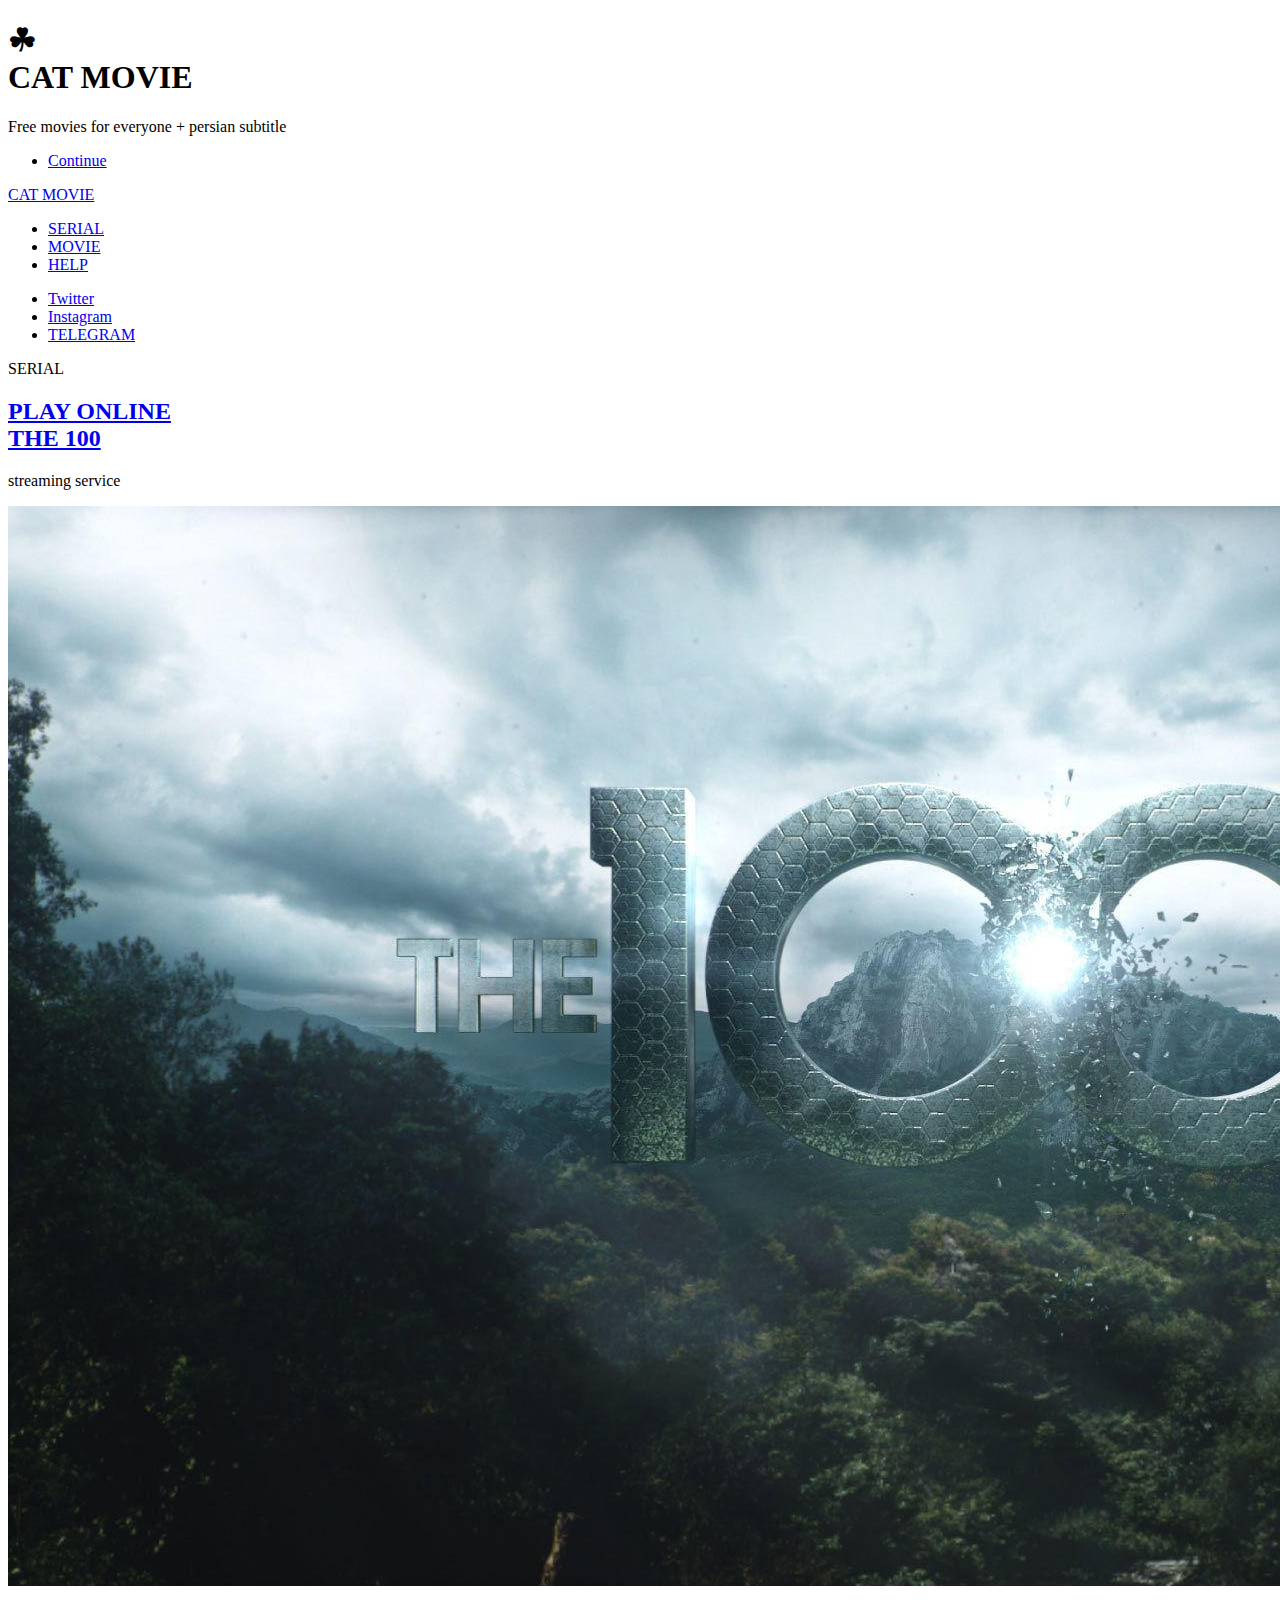
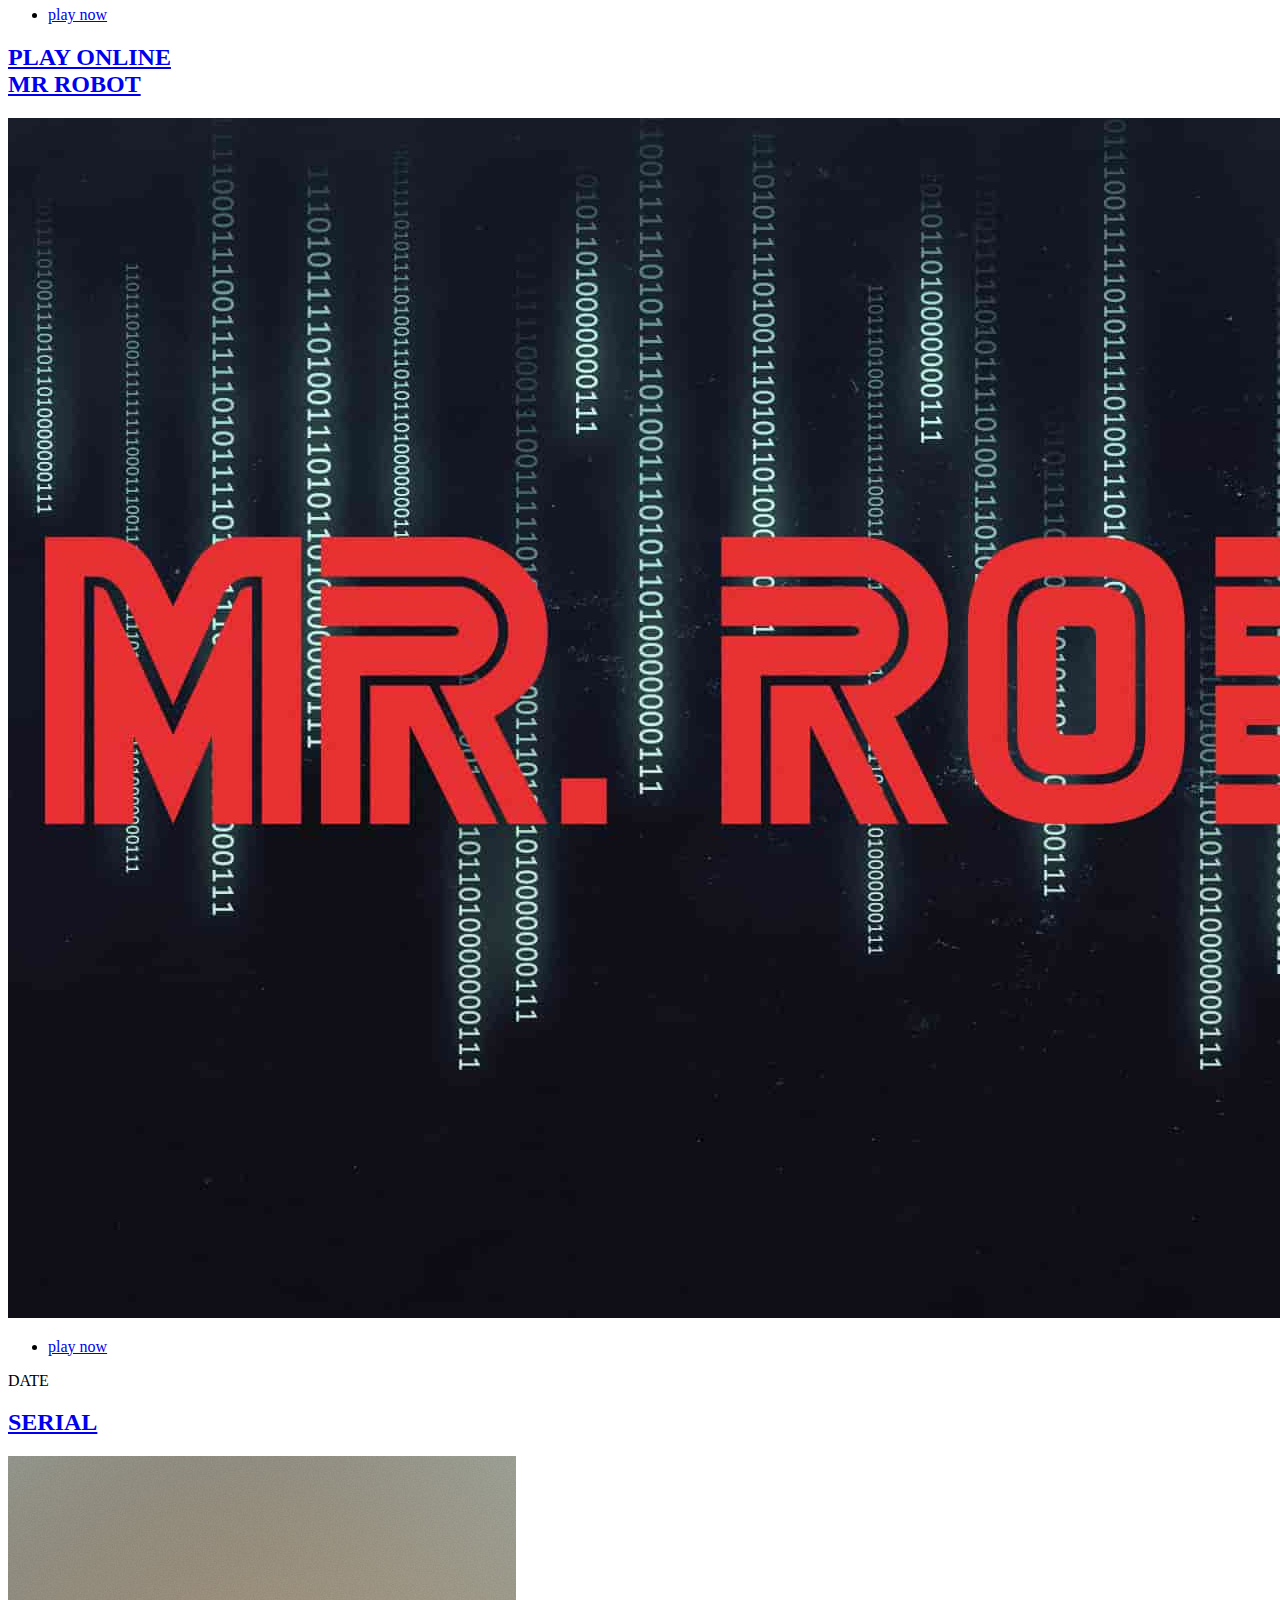
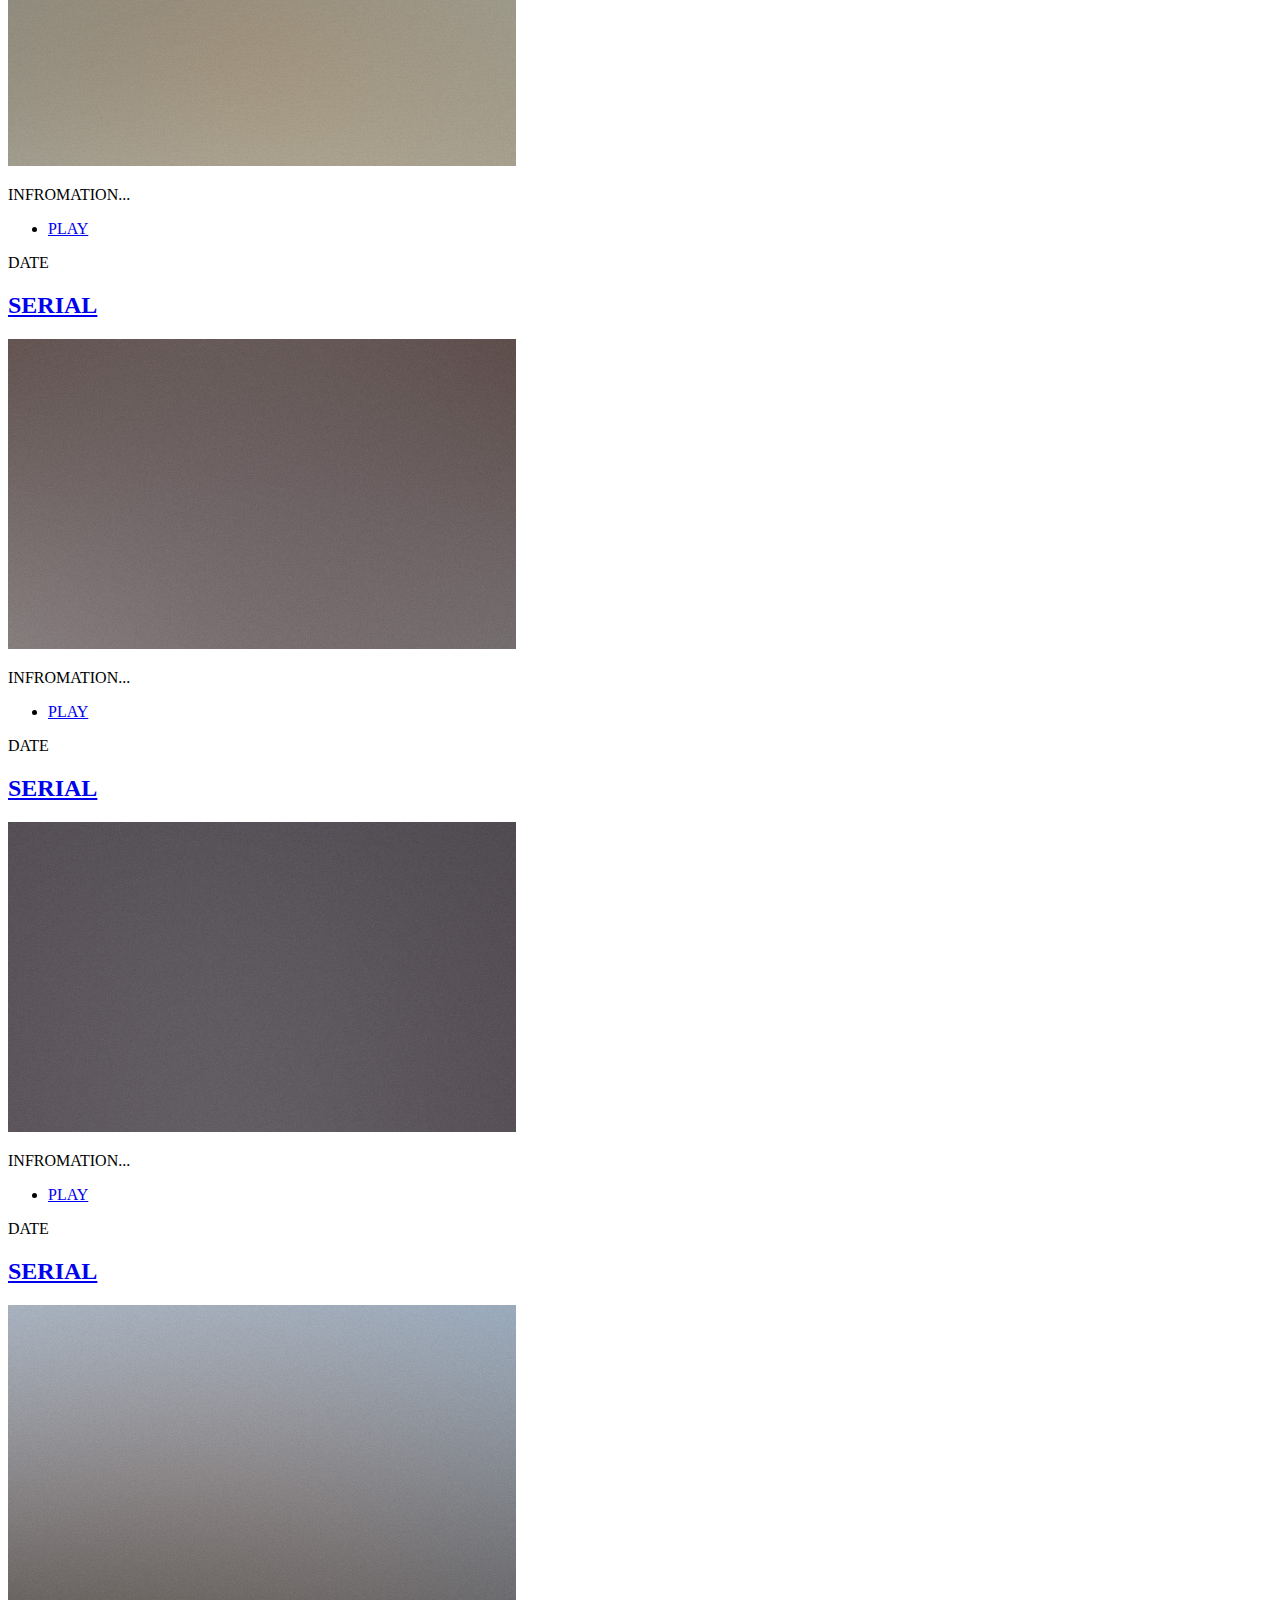
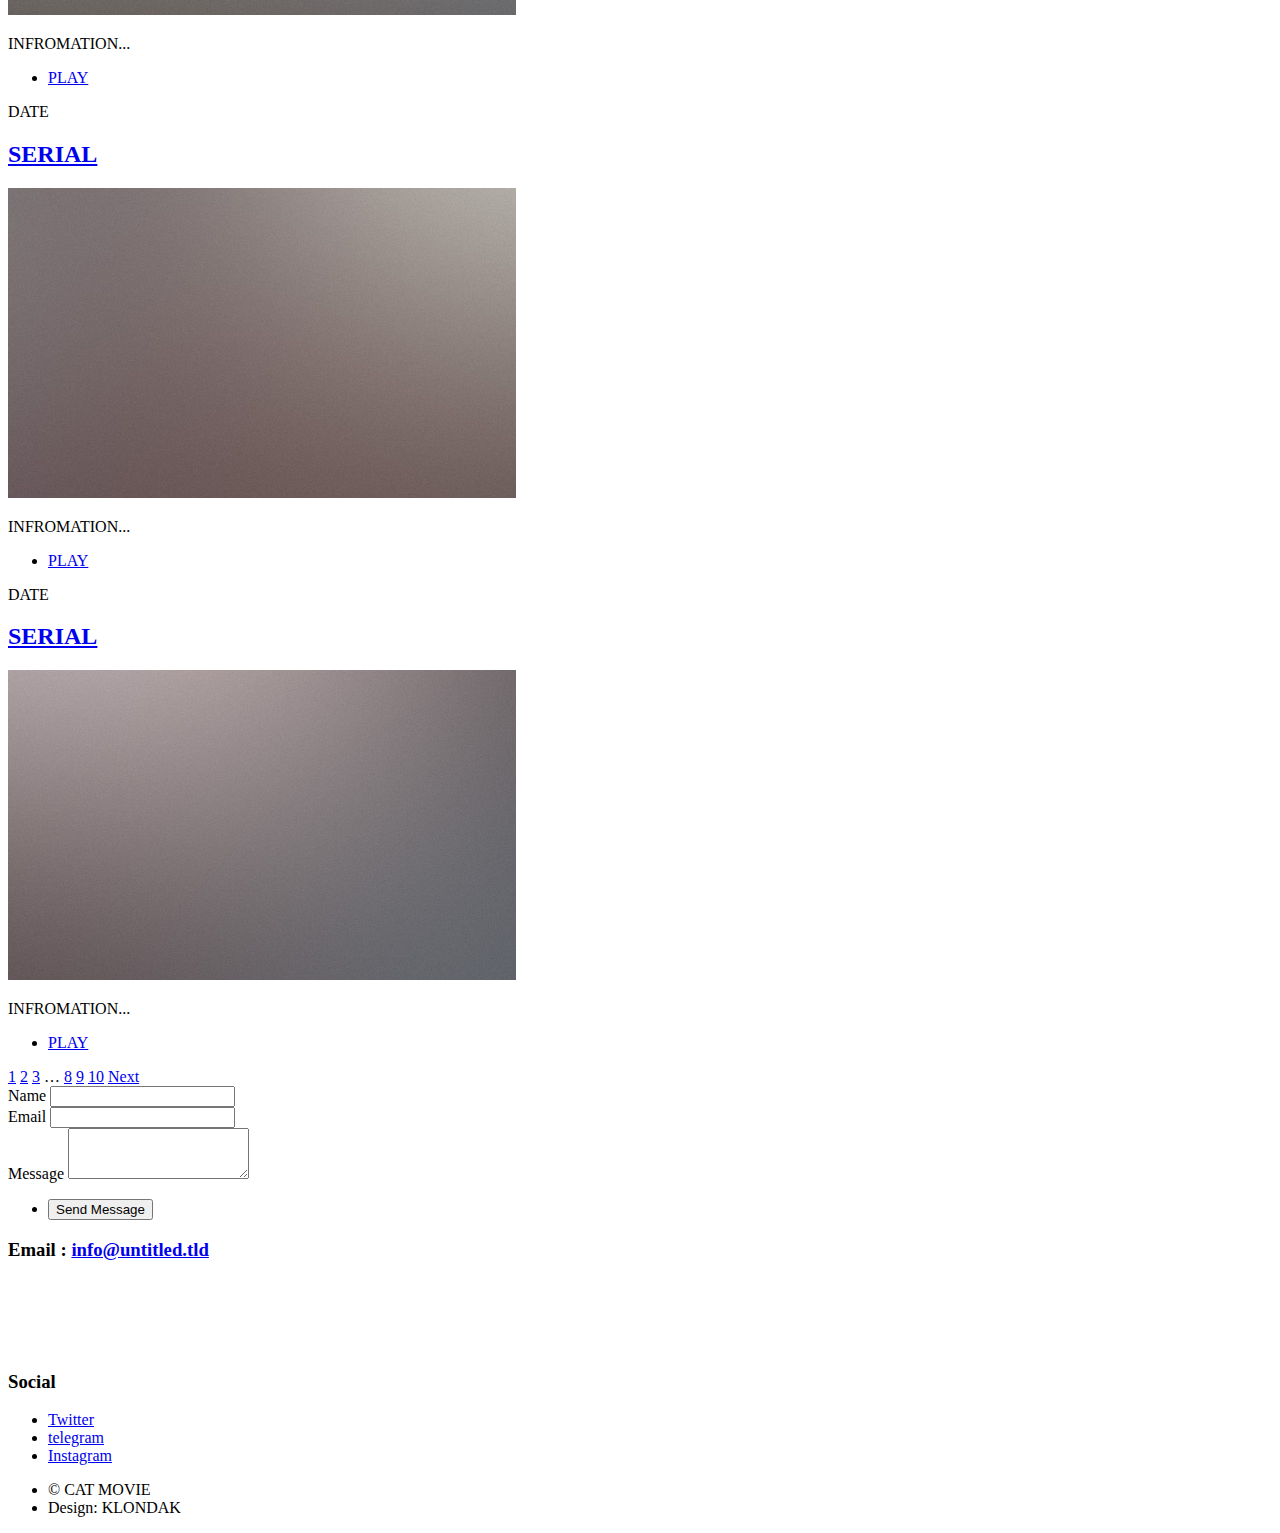
==== index.html @ df5cc63b "Add files via upload" ====
<!DOCTYPE HTML>
<!--
	Massively by HTML5 UP
	html5up.net | @ajlkn
	Free for personal and commercial use under the CCA 3.0 license (html5up.net/license)
-->
<html>

<head>
	<title>CAT MOVIE-SERIAL</title>
	<meta charset="utf-8" />
	<meta name="viewport" content="width=device-width, initial-scale=1, user-scalable=no" />
	<link rel="stylesheet" href="assets/css/main.css" />
	<noscript>
		<link rel="stylesheet" href="assets/css/noscript.css" />
	</noscript>
</head>

<body class="is-preload">

	<!-- Wrapper -->
	<div id="wrapper" class="fade-in">

		<!-- Intro -->
		<div id="intro">
			<h1>&#9752;<br />
				CAT MOVIE</h1>
			<p>Free movies for everyone + persian subtitle</p>
			<ul class="actions">
				<li><a href="#header" class="button icon solid solo fa-arrow-down scrolly">Continue</a></li>
			</ul>
		</div>

		<!-- Header -->
		<header id="header">
			<a href="index.html" class="logo">CAT MOVIE</a>
		</header>

		<!-- Nav -->
		<nav id="nav">
			<ul class="links">
				<li class="active"><a href="index.html">SERIAL</a></li>
				<li><a href="generic.html">MOVIE</a></li>
				<li><a href="elements.html">HELP</li>
			</ul>
			<ul class="icons">
				<li><a href="#" class="icon brands fa-twitter"><span class="label">Twitter</span></a></li>
				<li><a href="#" class="icon brands fa-instagram"><span class="label">Instagram</span></a></li>
				<li><a href="#" class="icon brands fa-telegram"><span class="label">TELEGRAM</span></a></li>
			</ul>
		</nav>

		<!-- Main -->
		<div id="main">

			<!-- Featured Post -->
			<article class="post featured">
				<header class="major">
					<span class="date">SERIAL</span>
					<h2><a href="#">PLAY ONLINE<br />
							THE 100 </a></h2>
					<p>streaming service</p>
				</header>
				<a href="#" class="image main"><img src="images/pic01-se.jpg" alt="" /></a>
				<ul class="actions special">
					<li><a href="#" class="button large">play now</a></li>
				</ul>
			</article>
			<article class="post featured">
				<header class="major">
					<span class="date"></span>
					<h2><a href="#">PLAY ONLINE<br />
							MR ROBOT </a></h2>
					<p></p>
				</header>
				<a href="#" class="image main"><img src="images/pic02-se.jpg" alt="" /></a>
				<ul class="actions special">
					<li><a href="#" class="button large">play now</a></li>
				</ul>
			</article>
			<!-- Posts -->
			<section class="posts">
				<article>
					<header>
						<span class="date">DATE</span>
						<h2><a href="#">SERIAL<br />
							</a></h2>
					</header>
					<a href="#" class="image fit"><img src="images/pic02.jpg" alt="" /></a>
					<p>INFROMATION...</p>
					<ul class="actions special">
						<li><a href="#" class="button">PLAY</a></li>
					</ul>
				</article>
				<article>
					<header>
						<span class="date">DATE</span>
						<h2><a href="#">SERIAL<br />
							</a></h2>
					</header>
					<a href="#" class="image fit"><img src="images/pic03.jpg" alt="" /></a>
					<p>INFROMATION...</p>
					<ul class="actions special">
						<li><a href="#" class="button">PLAY</a></li>
					</ul>
				</article>
				<article>
					<header>
						<span class="date">DATE</span>
						<h2><a href="#">SERIAL<br />
							</a></h2>
					</header>
					<a href="#" class="image fit"><img src="images/pic04.jpg" alt="" /></a>
					<p>INFROMATION...</p>
					<ul class="actions special">
						<li><a href="#" class="button">PLAY</a></li>
					</ul>
				</article>
				<article>
					<header>
						<span class="date">DATE</span>
						<h2><a href="#">SERIAL<br />
							</a></h2>
					</header>
					<a href="#" class="image fit"><img src="images/pic05.jpg" alt="" /></a>
					<p>INFROMATION...</p>
					<ul class="actions special">
						<li><a href="#" class="button">PLAY</a></li>
					</ul>
				</article>
				<article>
					<header>
						<span class="date">DATE</span>
						<h2><a href="#">SERIAL<br />
							</a></h2>
					</header>
					<a href="#" class="image fit"><img src="images/pic06.jpg" alt="" /></a>
					<p>INFROMATION...</p>
					<ul class="actions special">
						<li><a href="#" class="button">PLAY</a></li>
					</ul>
				</article>
				<article>
					<header>
						<span class="date">DATE</span>
						<h2><a href="#">SERIAL<br />
							</a></h2>
					</header>
					<a href="#" class="image fit"><img src="images/pic07.jpg" alt="" /></a>
					<p>INFROMATION...</p>
					<ul class="actions special">
						<li><a href="#" class="button">PLAY</a></li>
					</ul>
				</article>
			</section>

			<!-- Footer -->
			<footer>
				<div class="pagination">
					<!--<a href="#" class="previous">Prev</a>-->
					<a href="#" class="page active">1</a>
					<a href="#" class="page">2</a>
					<a href="#" class="page">3</a>
					<span class="extra">&hellip;</span>
					<a href="#" class="page">8</a>
					<a href="#" class="page">9</a>
					<a href="#" class="page">10</a>
					<a href="#" class="next">Next</a>
				</div>
			</footer>

		</div>

		<!-- Footer -->
		<footer id="footer">
			<section>
				<form method="post" action="#">
					<div class="fields">
						<div class="field">
							<label for="name">Name</label>
							<input type="text" name="name" id="name" />
						</div>
						<div class="field">
							<label for="email">Email</label>
							<input type="text" name="email" id="email" />
						</div>
						<div class="field">
							<label for="message">Message</label>
							<textarea name="message" id="message" rows="3"></textarea>
						</div>
					</div>
					<ul class="actions">
						<li><input type="submit" value="Send Message" /></li>
					</ul>
				</form>
			</section>
			<section class="split contact">
				<section class="alt">
					<section>
						<h3>Email : <a href="#">info@untitled.tld</a></h3>
						</br>
					</section>
					<section>
						</br> </br> </br>
						<h3>Social</h3>
						<ul class="icons alt">
							<li><a href="#" class="icon brands alt fa-twitter"><span class="label">Twitter</span></a>
							</li>
							<li><a href="#" class="icon brands alt fa-telegram"><span class="label">telegram</span></a>
							</li>
							<li><a href="#" class="icon brands alt fa-instagram"><span
										class="label">Instagram</span></a>
						</ul>
					</section>
				</section>
		</footer>

		<!-- Copyright -->
		<div id="copyright">
			<ul>
				<li>&copy; CAT MOVIE</li>
				<li>Design: KLONDAK</li>
			</ul>
		</div>

	</div>

	<!-- Scripts -->
	<script src="assets/js/jquery.min.js"></script>
	<script src="assets/js/jquery.scrollex.min.js"></script>
	<script src="assets/js/jquery.scrolly.min.js"></script>
	<script src="assets/js/browser.min.js"></script>
	<script src="assets/js/breakpoints.min.js"></script>
	<script src="assets/js/util.js"></script>
	<script src="assets/js/main.js"></script>

</body>

</html>
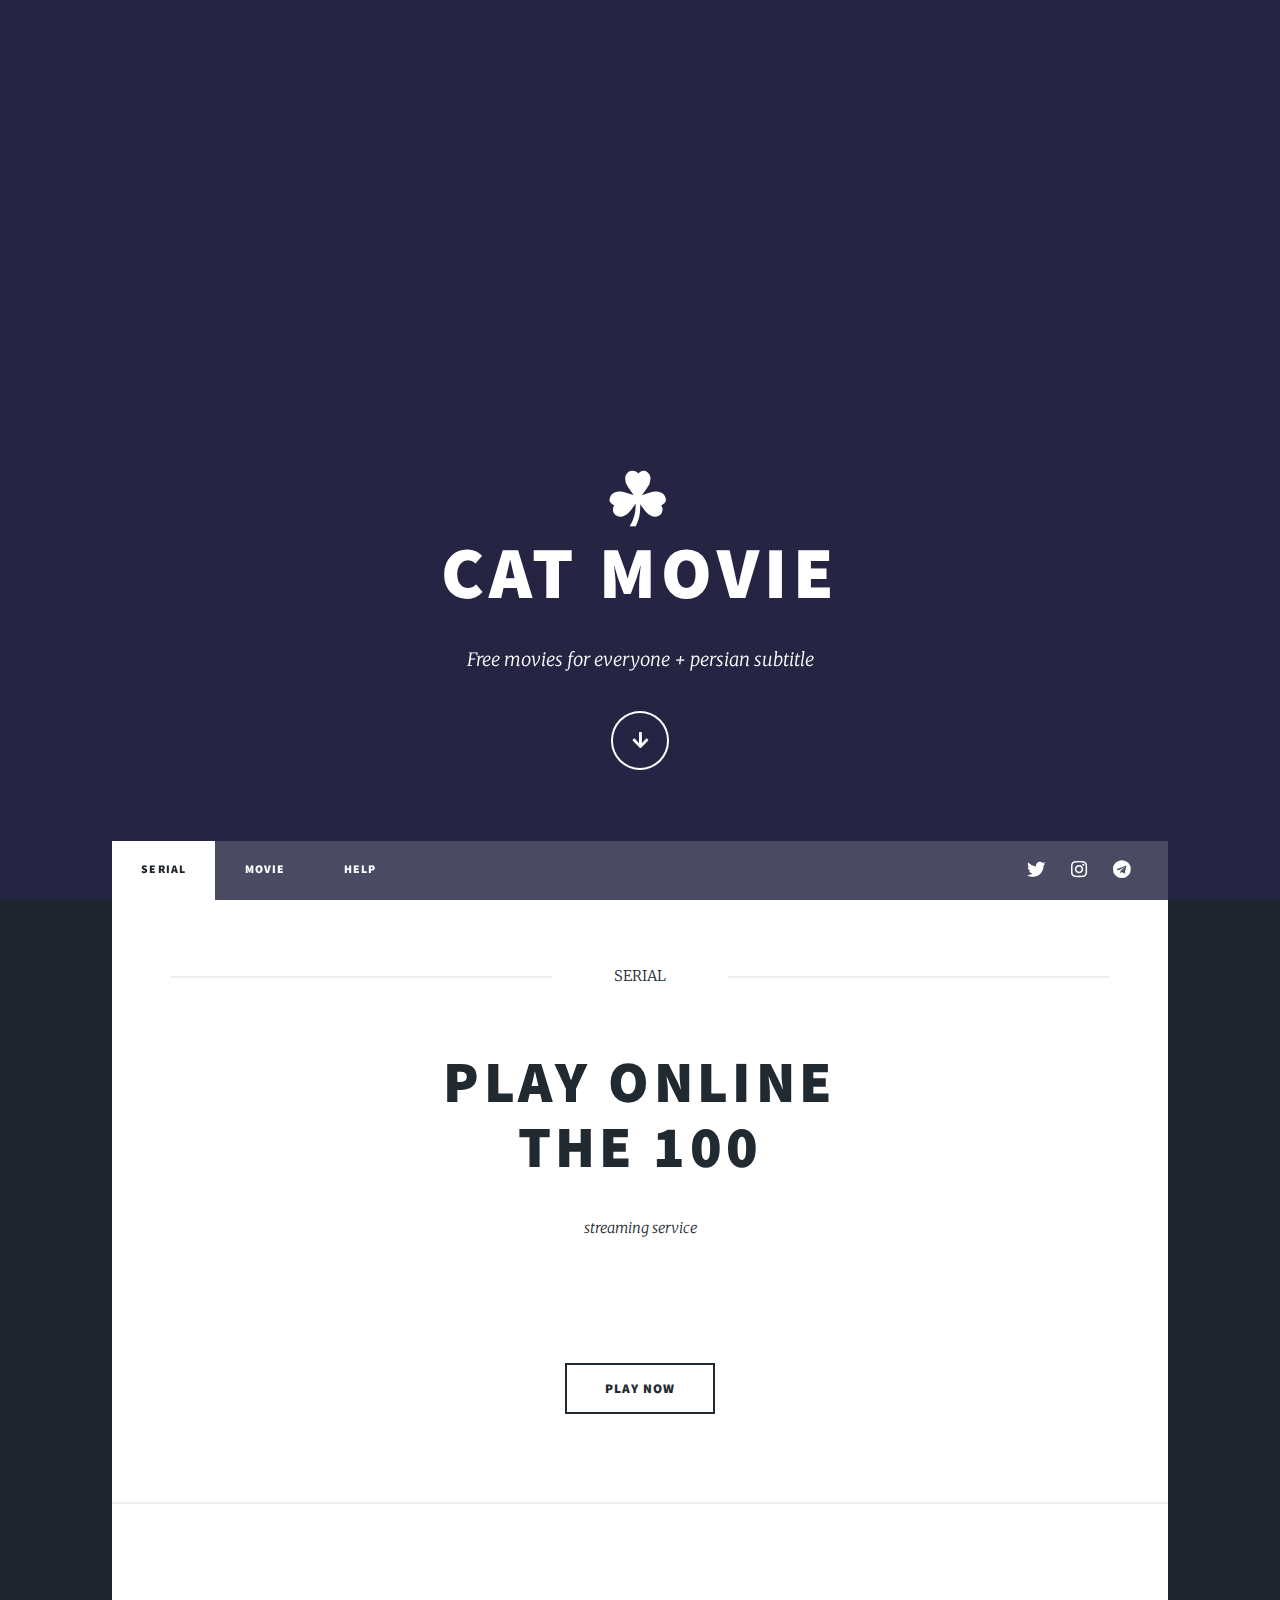
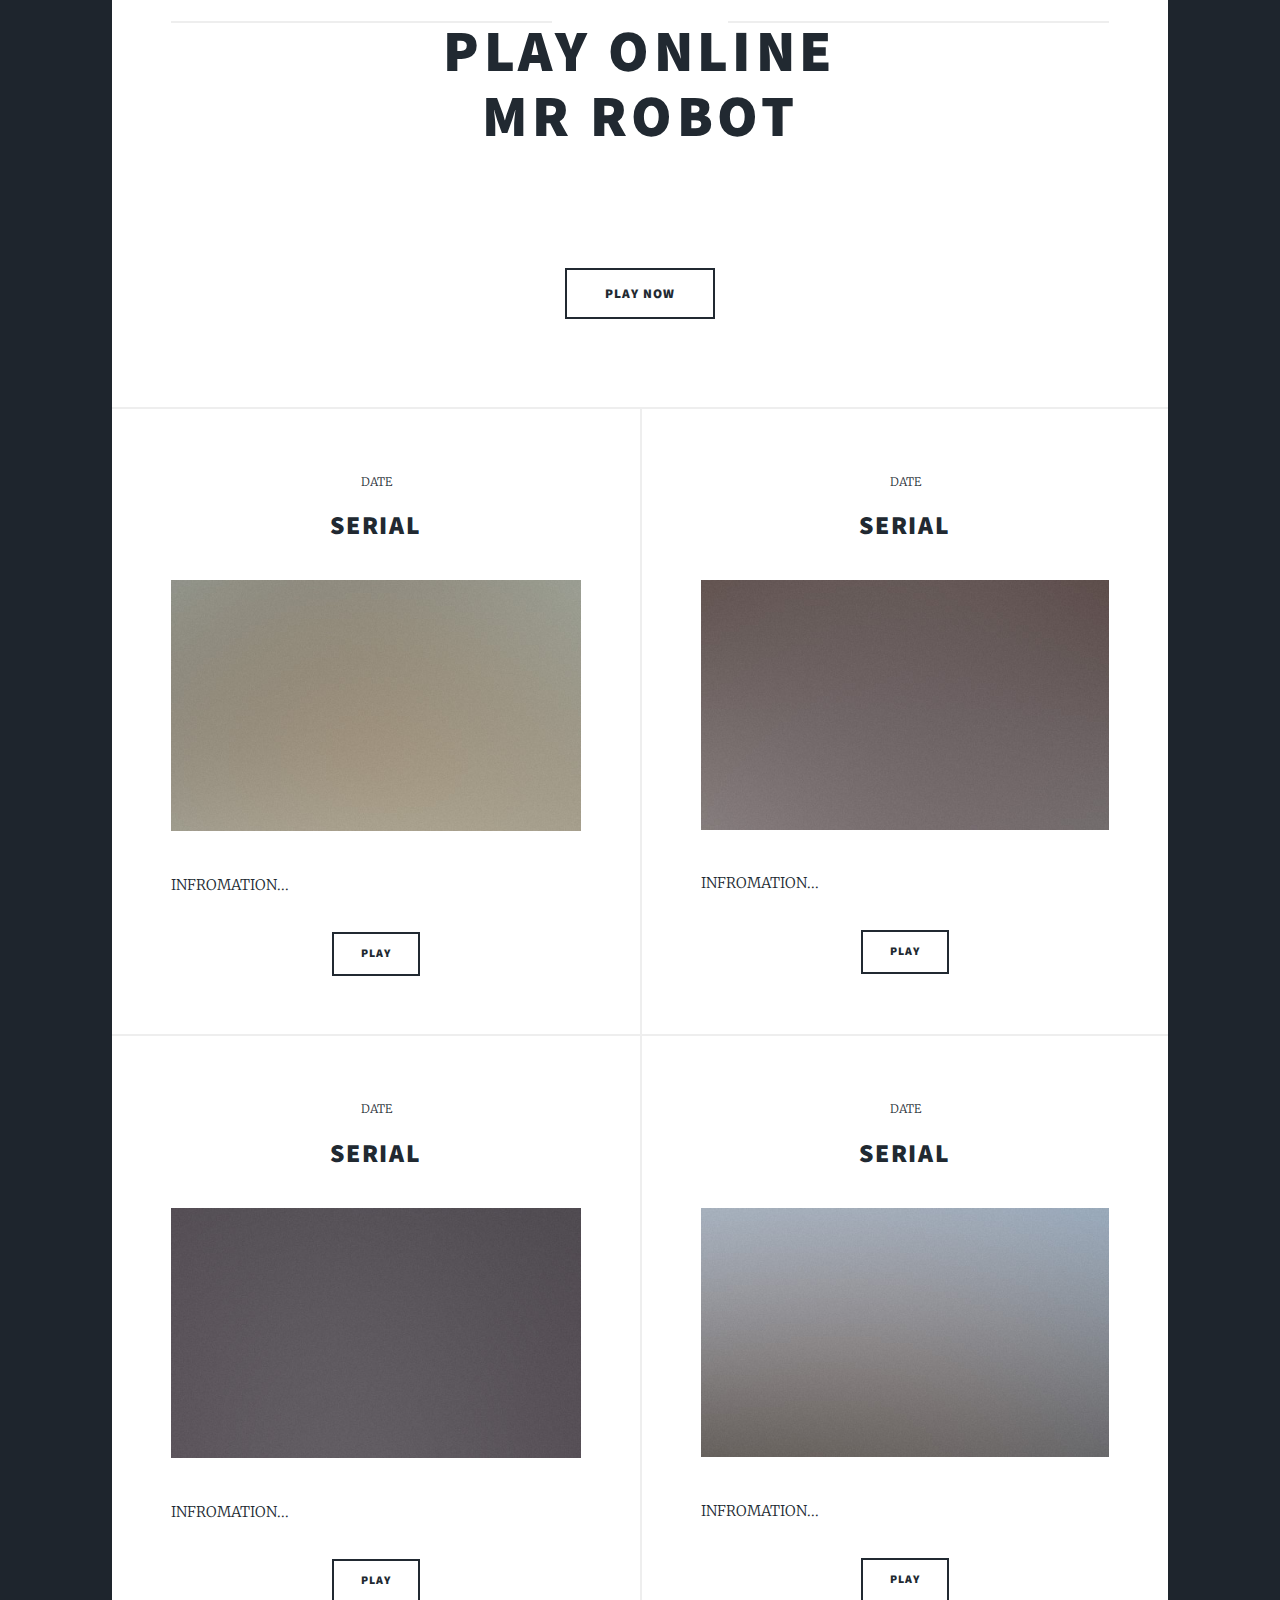
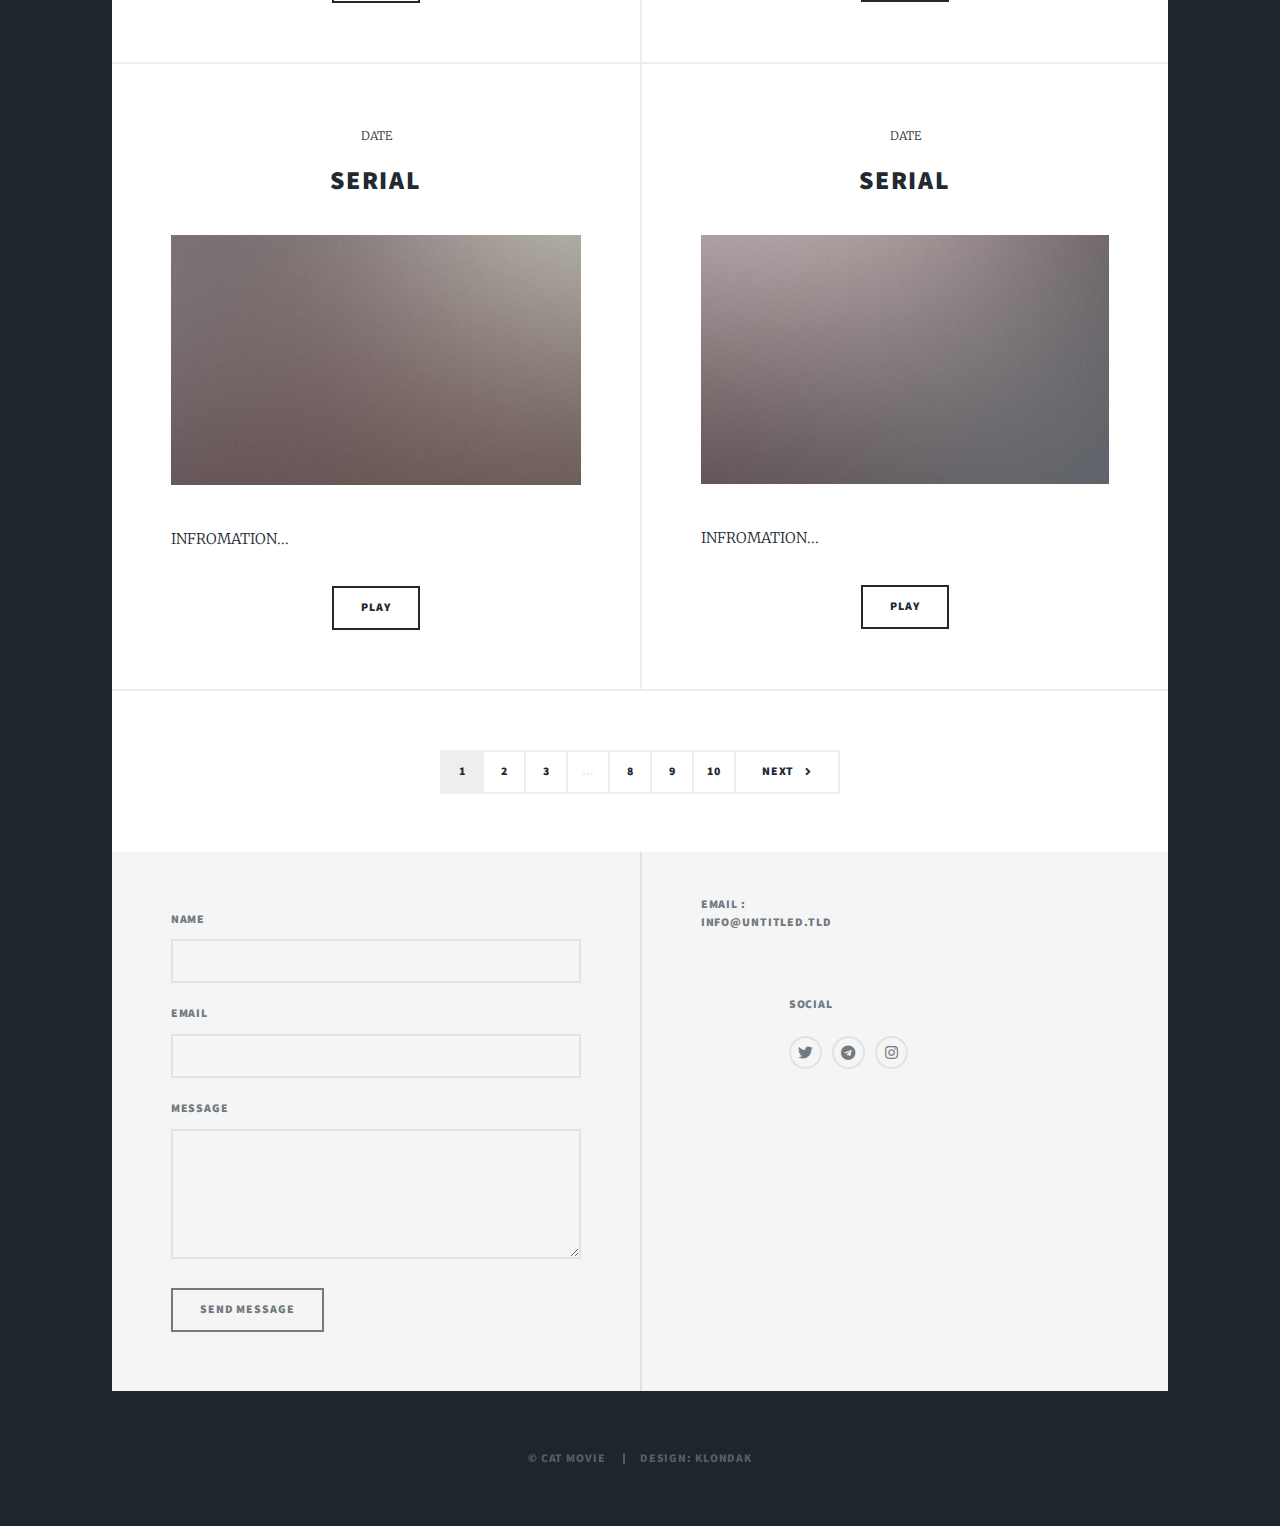
==== commit 40ea6a6e: "Add files via upload" ====
--- a/index.html
+++ b/index.html
@@ -1,9 +1,4 @@
 <!DOCTYPE HTML>
-<!--
-	Massively by HTML5 UP
-	html5up.net | @ajlkn
-	Free for personal and commercial use under the CCA 3.0 license (html5up.net/license)
--->
 <html>
 
 <head>
@@ -61,7 +56,7 @@
 							THE 100 </a></h2>
 					<p>streaming service</p>
 				</header>
-				<a href="#" class="image main"><img src="images/pic01-se.jpg" alt="" /></a>
+				<a href="#" class="image main"><img src="https://cat.s3.ir-thr-at1.arvanstorage.com/pic01-se.jpg" alt="" /></a>
 				<ul class="actions special">
 					<li><a href="#" class="button large">play now</a></li>
 				</ul>
@@ -73,7 +68,7 @@
 							MR ROBOT </a></h2>
 					<p></p>
 				</header>
-				<a href="#" class="image main"><img src="images/pic02-se.jpg" alt="" /></a>
+				<a href="#" class="image main"><img src="https://cat.s3.ir-thr-at1.arvanstorage.com/pic02-se.jpg" alt="" /></a>
 				<ul class="actions special">
 					<li><a href="#" class="button large">play now</a></li>
 				</ul>
--- a/assets/css/main.css
+++ b/assets/css/main.css
@@ -0,0 +1,4689 @@
+@import url(fontawesome-all.min.css);
+@import url("https://fonts.googleapis.com/css?family=Merriweather:300,700,300italic,700italic|Source+Sans+Pro:900");
+
+/*
+	Massively by HTML5 UP
+	html5up.net | @ajlkn
+	Free for personal and commercial use under the CCA 3.0 license (html5up.net/license)
+*/
+
+html, body, div, span, applet, object,
+iframe, h1, h2, h3, h4, h5, h6, p, blockquote,
+pre, a, abbr, acronym, address, big, cite,
+code, del, dfn, em, img, ins, kbd, q, s, samp,
+small, strike, strong, sub, sup, tt, var, b,
+u, i, center, dl, dt, dd, ol, ul, li, fieldset,
+form, label, legend, table, caption, tbody,
+tfoot, thead, tr, th, td, article, aside,
+canvas, details, embed, figure, figcaption,
+footer, header, hgroup, menu, nav, output, ruby,
+section, summary, time, mark, audio, video {
+	margin: 0;
+	padding: 0;
+	border: 0;
+	font-size: 100%;
+	font: inherit;
+	vertical-align: baseline;}
+
+article, aside, details, figcaption, figure,
+footer, header, hgroup, menu, nav, section {
+	display: block;}
+
+body {
+	line-height: 1;
+}
+
+ol, ul {
+	list-style: none;
+}
+
+blockquote, q {
+	quotes: none;
+}
+
+	blockquote:before, blockquote:after, q:before, q:after {
+		content: '';
+		content: none;
+	}
+
+table {
+	border-collapse: collapse;
+	border-spacing: 0;
+}
+
+body {
+	-webkit-text-size-adjust: none;
+}
+
+mark {
+	background-color: transparent;
+	color: inherit;
+}
+
+input::-moz-focus-inner {
+	border: 0;
+	padding: 0;
+}
+
+input, select, textarea {
+	-moz-appearance: none;
+	-webkit-appearance: none;
+	-ms-appearance: none;
+	appearance: none;
+}
+
+/* Basic */
+
+	@-ms-viewport {
+		width: device-width;
+	}
+
+	body {
+		-ms-overflow-style: scrollbar;
+	}
+
+	@media screen and (max-width: 480px) {
+
+		html, body {
+			min-width: 320px;
+		}
+
+	}
+
+	html {
+		box-sizing: border-box;
+	}
+
+	*, *:before, *:after {
+		box-sizing: inherit;
+	}
+
+	body {
+		background-color: #1e252d;
+	}
+
+		body.is-preload *, body.is-preload *:before, body.is-preload *:after {
+			-moz-animation: none !important;
+			-webkit-animation: none !important;
+			-ms-animation: none !important;
+			animation: none !important;
+			-moz-transition: none !important;
+			-webkit-transition: none !important;
+			-ms-transition: none !important;
+			transition: none !important;
+		}
+
+/* Type */
+
+	html {
+		font-size: 16pt;
+	}
+
+		@media screen and (max-width: 1680px) {
+
+			html {
+				font-size: 12pt;
+			}
+
+		}
+
+		@media screen and (max-width: 1280px) {
+
+			html {
+				font-size: 11pt;
+			}
+
+		}
+
+		@media screen and (max-width: 360px) {
+
+			html {
+				font-size: 10pt;
+			}
+
+		}
+
+	body {
+		color: #212931;
+	}
+
+	body, input, select, textarea {
+		font-family: "Merriweather", Georgia, serif;
+		font-weight: 300;
+		font-size: 1rem;
+		line-height: 2.375;
+	}
+
+	a {
+		-moz-transition: color 0.2s ease-in-out, background-color 0.2s ease-in-out, border-color 0.2s ease-in-out, box-shadow 0.2s ease-in-out;
+		-webkit-transition: color 0.2s ease-in-out, background-color 0.2s ease-in-out, border-color 0.2s ease-in-out, box-shadow 0.2s ease-in-out;
+		-ms-transition: color 0.2s ease-in-out, background-color 0.2s ease-in-out, border-color 0.2s ease-in-out, box-shadow 0.2s ease-in-out;
+		transition: color 0.2s ease-in-out, background-color 0.2s ease-in-out, border-color 0.2s ease-in-out, box-shadow 0.2s ease-in-out;
+		border-bottom: dotted 1px;
+		text-decoration: none;
+	}
+
+		a:hover {
+			border-bottom-color: transparent;
+		}
+
+	strong, b {
+		font-weight: 600;
+	}
+
+	em, i {
+		font-style: italic;
+	}
+
+	p {
+		text-align: justify;
+		margin: 0 0 2rem 0;
+	}
+
+	h1, h2, h3, h4, h5, h6 {
+		font-family: "Source Sans Pro", Helvetica, sans-serif;
+		font-weight: 900;
+		line-height: 1.5;
+		letter-spacing: 0.075em;
+		text-transform: uppercase;
+		margin: 0 0 1rem 0;
+	}
+
+		h1 a, h2 a, h3 a, h4 a, h5 a, h6 a {
+			border-bottom: 0;
+			color: inherit;
+			text-decoration: none;
+		}
+
+	h1 {
+		font-size: 4rem;
+		line-height: 1.1;
+		margin: 0 0 2rem 0;
+	}
+
+	h2 {
+		font-size: 1.75rem;
+		line-height: 1.3;
+		margin: 0 0 1.5rem 0;
+	}
+
+	h3 {
+		font-size: 1.25rem;
+		margin: 0 0 1.5rem 0;
+	}
+
+	h4 {
+		font-size: 1rem;
+	}
+
+	h5 {
+		font-size: 0.9rem;
+	}
+
+	h6 {
+		font-size: 0.8rem;
+	}
+
+	sub {
+		font-size: 0.8rem;
+		position: relative;
+		top: 0.5rem;
+	}
+
+	sup {
+		font-size: 0.8rem;
+		position: relative;
+		top: -0.5rem;
+	}
+
+	blockquote {
+		border-left: solid 4px;
+		font-style: italic;
+		margin: 0 0 2rem 0;
+		padding: 0.5rem 0 0.5rem 2rem;
+	}
+
+	code {
+		border: solid 2px;
+		font-family: "Courier New", monospace;
+		font-size: 0.9rem;
+		margin: 0 0.25rem;
+		padding: 0.25rem 0.65rem;
+	}
+
+	pre {
+		-webkit-overflow-scrolling: touch;
+		font-family: "Courier New", monospace;
+		font-size: 0.9rem;
+		margin: 0 0 2rem 0;
+	}
+
+		pre code {
+			display: block;
+			line-height: 1.75;
+			padding: 1rem 1.5rem;
+			overflow-x: auto;
+		}
+
+	hr {
+		border: 0;
+		border-bottom: solid 2px;
+		margin: 3rem 0;
+	}
+
+		hr.major {
+			margin: 5rem 0;
+		}
+
+	.align-left {
+		text-align: left;
+	}
+
+	.align-center {
+		text-align: center;
+	}
+
+	.align-right {
+		text-align: right;
+	}
+
+	input, select, textarea {
+		color: #212931;
+	}
+
+	a {
+		color: #212931;
+		border-bottom-color: rgba(33, 41, 49, 0.5);
+	}
+
+		a:hover {
+			border-bottom-color: transparent;
+			color: #18bfef !important;
+		}
+
+	strong, b {
+		color: #212931;
+	}
+
+	h1, h2, h3, h4, h5, h6 {
+		color: #212931;
+	}
+
+	blockquote {
+		border-left-color: #eeeeee;
+	}
+
+	code {
+		background: rgba(220, 220, 220, 0.25);
+		border-color: #eeeeee;
+	}
+
+	hr {
+		border-bottom-color: #eeeeee;
+	}
+
+/* Row */
+
+	.row {
+		display: flex;
+		flex-wrap: wrap;
+		box-sizing: border-box;
+		align-items: stretch;
+	}
+
+		.row > * {
+			box-sizing: border-box;
+		}
+
+		.row.gtr-uniform > * > :last-child {
+			margin-bottom: 0;
+		}
+
+		.row.aln-left {
+			justify-content: flex-start;
+		}
+
+		.row.aln-center {
+			justify-content: center;
+		}
+
+		.row.aln-right {
+			justify-content: flex-end;
+		}
+
+		.row.aln-top {
+			align-items: flex-start;
+		}
+
+		.row.aln-middle {
+			align-items: center;
+		}
+
+		.row.aln-bottom {
+			align-items: flex-end;
+		}
+
+		.row > .imp {
+			order: -1;
+		}
+
+		.row > .col-1 {
+			width: 8.33333%;
+		}
+
+		.row > .off-1 {
+			margin-left: 8.33333%;
+		}
+
+		.row > .col-2 {
+			width: 16.66667%;
+		}
+
+		.row > .off-2 {
+			margin-left: 16.66667%;
+		}
+
+		.row > .col-3 {
+			width: 25%;
+		}
+
+		.row > .off-3 {
+			margin-left: 25%;
+		}
+
+		.row > .col-4 {
+			width: 33.33333%;
+		}
+
+		.row > .off-4 {
+			margin-left: 33.33333%;
+		}
+
+		.row > .col-5 {
+			width: 41.66667%;
+		}
+
+		.row > .off-5 {
+			margin-left: 41.66667%;
+		}
+
+		.row > .col-6 {
+			width: 50%;
+		}
+
+		.row > .off-6 {
+			margin-left: 50%;
+		}
+
+		.row > .col-7 {
+			width: 58.33333%;
+		}
+
+		.row > .off-7 {
+			margin-left: 58.33333%;
+		}
+
+		.row > .col-8 {
+			width: 66.66667%;
+		}
+
+		.row > .off-8 {
+			margin-left: 66.66667%;
+		}
+
+		.row > .col-9 {
+			width: 75%;
+		}
+
+		.row > .off-9 {
+			margin-left: 75%;
+		}
+
+		.row > .col-10 {
+			width: 83.33333%;
+		}
+
+		.row > .off-10 {
+			margin-left: 83.33333%;
+		}
+
+		.row > .col-11 {
+			width: 91.66667%;
+		}
+
+		.row > .off-11 {
+			margin-left: 91.66667%;
+		}
+
+		.row > .col-12 {
+			width: 100%;
+		}
+
+		.row > .off-12 {
+			margin-left: 100%;
+		}
+
+		.row.gtr-0 {
+			margin-top: 0;
+			margin-left: 0rem;
+		}
+
+			.row.gtr-0 > * {
+				padding: 0 0 0 0rem;
+			}
+
+			.row.gtr-0.gtr-uniform {
+				margin-top: 0rem;
+			}
+
+				.row.gtr-0.gtr-uniform > * {
+					padding-top: 0rem;
+				}
+
+		.row.gtr-25 {
+			margin-top: 0;
+			margin-left: -0.375rem;
+		}
+
+			.row.gtr-25 > * {
+				padding: 0 0 0 0.375rem;
+			}
+
+			.row.gtr-25.gtr-uniform {
+				margin-top: -0.375rem;
+			}
+
+				.row.gtr-25.gtr-uniform > * {
+					padding-top: 0.375rem;
+				}
+
+		.row.gtr-50 {
+			margin-top: 0;
+			margin-left: -0.75rem;
+		}
+
+			.row.gtr-50 > * {
+				padding: 0 0 0 0.75rem;
+			}
+
+			.row.gtr-50.gtr-uniform {
+				margin-top: -0.75rem;
+			}
+
+				.row.gtr-50.gtr-uniform > * {
+					padding-top: 0.75rem;
+				}
+
+		.row {
+			margin-top: 0;
+			margin-left: -1.5rem;
+		}
+
+			.row > * {
+				padding: 0 0 0 1.5rem;
+			}
+
+			.row.gtr-uniform {
+				margin-top: -1.5rem;
+			}
+
+				.row.gtr-uniform > * {
+					padding-top: 1.5rem;
+				}
+
+		.row.gtr-150 {
+			margin-top: 0;
+			margin-left: -2.25rem;
+		}
+
+			.row.gtr-150 > * {
+				padding: 0 0 0 2.25rem;
+			}
+
+			.row.gtr-150.gtr-uniform {
+				margin-top: -2.25rem;
+			}
+
+				.row.gtr-150.gtr-uniform > * {
+					padding-top: 2.25rem;
+				}
+
+		.row.gtr-200 {
+			margin-top: 0;
+			margin-left: -3rem;
+		}
+
+			.row.gtr-200 > * {
+				padding: 0 0 0 3rem;
+			}
+
+			.row.gtr-200.gtr-uniform {
+				margin-top: -3rem;
+			}
+
+				.row.gtr-200.gtr-uniform > * {
+					padding-top: 3rem;
+				}
+
+		@media screen and (max-width: 1680px) {
+
+			.row {
+				display: flex;
+				flex-wrap: wrap;
+				box-sizing: border-box;
+				align-items: stretch;
+			}
+
+				.row > * {
+					box-sizing: border-box;
+				}
+
+				.row.gtr-uniform > * > :last-child {
+					margin-bottom: 0;
+				}
+
+				.row.aln-left {
+					justify-content: flex-start;
+				}
+
+				.row.aln-center {
+					justify-content: center;
+				}
+
+				.row.aln-right {
+					justify-content: flex-end;
+				}
+
+				.row.aln-top {
+					align-items: flex-start;
+				}
+
+				.row.aln-middle {
+					align-items: center;
+				}
+
+				.row.aln-bottom {
+					align-items: flex-end;
+				}
+
+				.row > .imp-xlarge {
+					order: -1;
+				}
+
+				.row > .col-1-xlarge {
+					width: 8.33333%;
+				}
+
+				.row > .off-1-xlarge {
+					margin-left: 8.33333%;
+				}
+
+				.row > .col-2-xlarge {
+					width: 16.66667%;
+				}
+
+				.row > .off-2-xlarge {
+					margin-left: 16.66667%;
+				}
+
+				.row > .col-3-xlarge {
+					width: 25%;
+				}
+
+				.row > .off-3-xlarge {
+					margin-left: 25%;
+				}
+
+				.row > .col-4-xlarge {
+					width: 33.33333%;
+				}
+
+				.row > .off-4-xlarge {
+					margin-left: 33.33333%;
+				}
+
+				.row > .col-5-xlarge {
+					width: 41.66667%;
+				}
+
+				.row > .off-5-xlarge {
+					margin-left: 41.66667%;
+				}
+
+				.row > .col-6-xlarge {
+					width: 50%;
+				}
+
+				.row > .off-6-xlarge {
+					margin-left: 50%;
+				}
+
+				.row > .col-7-xlarge {
+					width: 58.33333%;
+				}
+
+				.row > .off-7-xlarge {
+					margin-left: 58.33333%;
+				}
+
+				.row > .col-8-xlarge {
+					width: 66.66667%;
+				}
+
+				.row > .off-8-xlarge {
+					margin-left: 66.66667%;
+				}
+
+				.row > .col-9-xlarge {
+					width: 75%;
+				}
+
+				.row > .off-9-xlarge {
+					margin-left: 75%;
+				}
+
+				.row > .col-10-xlarge {
+					width: 83.33333%;
+				}
+
+				.row > .off-10-xlarge {
+					margin-left: 83.33333%;
+				}
+
+				.row > .col-11-xlarge {
+					width: 91.66667%;
+				}
+
+				.row > .off-11-xlarge {
+					margin-left: 91.66667%;
+				}
+
+				.row > .col-12-xlarge {
+					width: 100%;
+				}
+
+				.row > .off-12-xlarge {
+					margin-left: 100%;
+				}
+
+				.row.gtr-0 {
+					margin-top: 0;
+					margin-left: 0rem;
+				}
+
+					.row.gtr-0 > * {
+						padding: 0 0 0 0rem;
+					}
+
+					.row.gtr-0.gtr-uniform {
+						margin-top: 0rem;
+					}
+
+						.row.gtr-0.gtr-uniform > * {
+							padding-top: 0rem;
+						}
+
+				.row.gtr-25 {
+					margin-top: 0;
+					margin-left: -0.375rem;
+				}
+
+					.row.gtr-25 > * {
+						padding: 0 0 0 0.375rem;
+					}
+
+					.row.gtr-25.gtr-uniform {
+						margin-top: -0.375rem;
+					}
+
+						.row.gtr-25.gtr-uniform > * {
+							padding-top: 0.375rem;
+						}
+
+				.row.gtr-50 {
+					margin-top: 0;
+					margin-left: -0.75rem;
+				}
+
+					.row.gtr-50 > * {
+						padding: 0 0 0 0.75rem;
+					}
+
+					.row.gtr-50.gtr-uniform {
+						margin-top: -0.75rem;
+					}
+
+						.row.gtr-50.gtr-uniform > * {
+							padding-top: 0.75rem;
+						}
+
+				.row {
+					margin-top: 0;
+					margin-left: -1.5rem;
+				}
+
+					.row > * {
+						padding: 0 0 0 1.5rem;
+					}
+
+					.row.gtr-uniform {
+						margin-top: -1.5rem;
+					}
+
+						.row.gtr-uniform > * {
+							padding-top: 1.5rem;
+						}
+
+				.row.gtr-150 {
+					margin-top: 0;
+					margin-left: -2.25rem;
+				}
+
+					.row.gtr-150 > * {
+						padding: 0 0 0 2.25rem;
+					}
+
+					.row.gtr-150.gtr-uniform {
+						margin-top: -2.25rem;
+					}
+
+						.row.gtr-150.gtr-uniform > * {
+							padding-top: 2.25rem;
+						}
+
+				.row.gtr-200 {
+					margin-top: 0;
+					margin-left: -3rem;
+				}
+
+					.row.gtr-200 > * {
+						padding: 0 0 0 3rem;
+					}
+
+					.row.gtr-200.gtr-uniform {
+						margin-top: -3rem;
+					}
+
+						.row.gtr-200.gtr-uniform > * {
+							padding-top: 3rem;
+						}
+
+		}
+
+		@media screen and (max-width: 1280px) {
+
+			.row {
+				display: flex;
+				flex-wrap: wrap;
+				box-sizing: border-box;
+				align-items: stretch;
+			}
+
+				.row > * {
+					box-sizing: border-box;
+				}
+
+				.row.gtr-uniform > * > :last-child {
+					margin-bottom: 0;
+				}
+
+				.row.aln-left {
+					justify-content: flex-start;
+				}
+
+				.row.aln-center {
+					justify-content: center;
+				}
+
+				.row.aln-right {
+					justify-content: flex-end;
+				}
+
+				.row.aln-top {
+					align-items: flex-start;
+				}
+
+				.row.aln-middle {
+					align-items: center;
+				}
+
+				.row.aln-bottom {
+					align-items: flex-end;
+				}
+
+				.row > .imp-large {
+					order: -1;
+				}
+
+				.row > .col-1-large {
+					width: 8.33333%;
+				}
+
+				.row > .off-1-large {
+					margin-left: 8.33333%;
+				}
+
+				.row > .col-2-large {
+					width: 16.66667%;
+				}
+
+				.row > .off-2-large {
+					margin-left: 16.66667%;
+				}
+
+				.row > .col-3-large {
+					width: 25%;
+				}
+
+				.row > .off-3-large {
+					margin-left: 25%;
+				}
+
+				.row > .col-4-large {
+					width: 33.33333%;
+				}
+
+				.row > .off-4-large {
+					margin-left: 33.33333%;
+				}
+
+				.row > .col-5-large {
+					width: 41.66667%;
+				}
+
+				.row > .off-5-large {
+					margin-left: 41.66667%;
+				}
+
+				.row > .col-6-large {
+					width: 50%;
+				}
+
+				.row > .off-6-large {
+					margin-left: 50%;
+				}
+
+				.row > .col-7-large {
+					width: 58.33333%;
+				}
+
+				.row > .off-7-large {
+					margin-left: 58.33333%;
+				}
+
+				.row > .col-8-large {
+					width: 66.66667%;
+				}
+
+				.row > .off-8-large {
+					margin-left: 66.66667%;
+				}
+
+				.row > .col-9-large {
+					width: 75%;
+				}
+
+				.row > .off-9-large {
+					margin-left: 75%;
+				}
+
+				.row > .col-10-large {
+					width: 83.33333%;
+				}
+
+				.row > .off-10-large {
+					margin-left: 83.33333%;
+				}
+
+				.row > .col-11-large {
+					width: 91.66667%;
+				}
+
+				.row > .off-11-large {
+					margin-left: 91.66667%;
+				}
+
+				.row > .col-12-large {
+					width: 100%;
+				}
+
+				.row > .off-12-large {
+					margin-left: 100%;
+				}
+
+				.row.gtr-0 {
+					margin-top: 0;
+					margin-left: 0rem;
+				}
+
+					.row.gtr-0 > * {
+						padding: 0 0 0 0rem;
+					}
+
+					.row.gtr-0.gtr-uniform {
+						margin-top: 0rem;
+					}
+
+						.row.gtr-0.gtr-uniform > * {
+							padding-top: 0rem;
+						}
+
+				.row.gtr-25 {
+					margin-top: 0;
+					margin-left: -0.375rem;
+				}
+
+					.row.gtr-25 > * {
+						padding: 0 0 0 0.375rem;
+					}
+
+					.row.gtr-25.gtr-uniform {
+						margin-top: -0.375rem;
+					}
+
+						.row.gtr-25.gtr-uniform > * {
+							padding-top: 0.375rem;
+						}
+
+				.row.gtr-50 {
+					margin-top: 0;
+					margin-left: -0.75rem;
+				}
+
+					.row.gtr-50 > * {
+						padding: 0 0 0 0.75rem;
+					}
+
+					.row.gtr-50.gtr-uniform {
+						margin-top: -0.75rem;
+					}
+
+						.row.gtr-50.gtr-uniform > * {
+							padding-top: 0.75rem;
+						}
+
+				.row {
+					margin-top: 0;
+					margin-left: -1.5rem;
+				}
+
+					.row > * {
+						padding: 0 0 0 1.5rem;
+					}
+
+					.row.gtr-uniform {
+						margin-top: -1.5rem;
+					}
+
+						.row.gtr-uniform > * {
+							padding-top: 1.5rem;
+						}
+
+				.row.gtr-150 {
+					margin-top: 0;
+					margin-left: -2.25rem;
+				}
+
+					.row.gtr-150 > * {
+						padding: 0 0 0 2.25rem;
+					}
+
+					.row.gtr-150.gtr-uniform {
+						margin-top: -2.25rem;
+					}
+
+						.row.gtr-150.gtr-uniform > * {
+							padding-top: 2.25rem;
+						}
+
+				.row.gtr-200 {
+					margin-top: 0;
+					margin-left: -3rem;
+				}
+
+					.row.gtr-200 > * {
+						padding: 0 0 0 3rem;
+					}
+
+					.row.gtr-200.gtr-uniform {
+						margin-top: -3rem;
+					}
+
+						.row.gtr-200.gtr-uniform > * {
+							padding-top: 3rem;
+						}
+
+		}
+
+		@media screen and (max-width: 980px) {
+
+			.row {
+				display: flex;
+				flex-wrap: wrap;
+				box-sizing: border-box;
+				align-items: stretch;
+			}
+
+				.row > * {
+					box-sizing: border-box;
+				}
+
+				.row.gtr-uniform > * > :last-child {
+					margin-bottom: 0;
+				}
+
+				.row.aln-left {
+					justify-content: flex-start;
+				}
+
+				.row.aln-center {
+					justify-content: center;
+				}
+
+				.row.aln-right {
+					justify-content: flex-end;
+				}
+
+				.row.aln-top {
+					align-items: flex-start;
+				}
+
+				.row.aln-middle {
+					align-items: center;
+				}
+
+				.row.aln-bottom {
+					align-items: flex-end;
+				}
+
+				.row > .imp-medium {
+					order: -1;
+				}
+
+				.row > .col-1-medium {
+					width: 8.33333%;
+				}
+
+				.row > .off-1-medium {
+					margin-left: 8.33333%;
+				}
+
+				.row > .col-2-medium {
+					width: 16.66667%;
+				}
+
+				.row > .off-2-medium {
+					margin-left: 16.66667%;
+				}
+
+				.row > .col-3-medium {
+					width: 25%;
+				}
+
+				.row > .off-3-medium {
+					margin-left: 25%;
+				}
+
+				.row > .col-4-medium {
+					width: 33.33333%;
+				}
+
+				.row > .off-4-medium {
+					margin-left: 33.33333%;
+				}
+
+				.row > .col-5-medium {
+					width: 41.66667%;
+				}
+
+				.row > .off-5-medium {
+					margin-left: 41.66667%;
+				}
+
+				.row > .col-6-medium {
+					width: 50%;
+				}
+
+				.row > .off-6-medium {
+					margin-left: 50%;
+				}
+
+				.row > .col-7-medium {
+					width: 58.33333%;
+				}
+
+				.row > .off-7-medium {
+					margin-left: 58.33333%;
+				}
+
+				.row > .col-8-medium {
+					width: 66.66667%;
+				}
+
+				.row > .off-8-medium {
+					margin-left: 66.66667%;
+				}
+
+				.row > .col-9-medium {
+					width: 75%;
+				}
+
+				.row > .off-9-medium {
+					margin-left: 75%;
+				}
+
+				.row > .col-10-medium {
+					width: 83.33333%;
+				}
+
+				.row > .off-10-medium {
+					margin-left: 83.33333%;
+				}
+
+				.row > .col-11-medium {
+					width: 91.66667%;
+				}
+
+				.row > .off-11-medium {
+					margin-left: 91.66667%;
+				}
+
+				.row > .col-12-medium {
+					width: 100%;
+				}
+
+				.row > .off-12-medium {
+					margin-left: 100%;
+				}
+
+				.row.gtr-0 {
+					margin-top: 0;
+					margin-left: 0rem;
+				}
+
+					.row.gtr-0 > * {
+						padding: 0 0 0 0rem;
+					}
+
+					.row.gtr-0.gtr-uniform {
+						margin-top: 0rem;
+					}
+
+						.row.gtr-0.gtr-uniform > * {
+							padding-top: 0rem;
+						}
+
+				.row.gtr-25 {
+					margin-top: 0;
+					margin-left: -0.375rem;
+				}
+
+					.row.gtr-25 > * {
+						padding: 0 0 0 0.375rem;
+					}
+
+					.row.gtr-25.gtr-uniform {
+						margin-top: -0.375rem;
+					}
+
+						.row.gtr-25.gtr-uniform > * {
+							padding-top: 0.375rem;
+						}
+
+				.row.gtr-50 {
+					margin-top: 0;
+					margin-left: -0.75rem;
+				}
+
+					.row.gtr-50 > * {
+						padding: 0 0 0 0.75rem;
+					}
+
+					.row.gtr-50.gtr-uniform {
+						margin-top: -0.75rem;
+					}
+
+						.row.gtr-50.gtr-uniform > * {
+							padding-top: 0.75rem;
+						}
+
+				.row {
+					margin-top: 0;
+					margin-left: -1.5rem;
+				}
+
+					.row > * {
+						padding: 0 0 0 1.5rem;
+					}
+
+					.row.gtr-uniform {
+						margin-top: -1.5rem;
+					}
+
+						.row.gtr-uniform > * {
+							padding-top: 1.5rem;
+						}
+
+				.row.gtr-150 {
+					margin-top: 0;
+					margin-left: -2.25rem;
+				}
+
+					.row.gtr-150 > * {
+						padding: 0 0 0 2.25rem;
+					}
+
+					.row.gtr-150.gtr-uniform {
+						margin-top: -2.25rem;
+					}
+
+						.row.gtr-150.gtr-uniform > * {
+							padding-top: 2.25rem;
+						}
+
+				.row.gtr-200 {
+					margin-top: 0;
+					margin-left: -3rem;
+				}
+
+					.row.gtr-200 > * {
+						padding: 0 0 0 3rem;
+					}
+
+					.row.gtr-200.gtr-uniform {
+						margin-top: -3rem;
+					}
+
+						.row.gtr-200.gtr-uniform > * {
+							padding-top: 3rem;
+						}
+
+		}
+
+		@media screen and (max-width: 736px) {
+
+			.row {
+				display: flex;
+				flex-wrap: wrap;
+				box-sizing: border-box;
+				align-items: stretch;
+			}
+
+				.row > * {
+					box-sizing: border-box;
+				}
+
+				.row.gtr-uniform > * > :last-child {
+					margin-bottom: 0;
+				}
+
+				.row.aln-left {
+					justify-content: flex-start;
+				}
+
+				.row.aln-center {
+					justify-content: center;
+				}
+
+				.row.aln-right {
+					justify-content: flex-end;
+				}
+
+				.row.aln-top {
+					align-items: flex-start;
+				}
+
+				.row.aln-middle {
+					align-items: center;
+				}
+
+				.row.aln-bottom {
+					align-items: flex-end;
+				}
+
+				.row > .imp-small {
+					order: -1;
+				}
+
+				.row > .col-1-small {
+					width: 8.33333%;
+				}
+
+				.row > .off-1-small {
+					margin-left: 8.33333%;
+				}
+
+				.row > .col-2-small {
+					width: 16.66667%;
+				}
+
+				.row > .off-2-small {
+					margin-left: 16.66667%;
+				}
+
+				.row > .col-3-small {
+					width: 25%;
+				}
+
+				.row > .off-3-small {
+					margin-left: 25%;
+				}
+
+				.row > .col-4-small {
+					width: 33.33333%;
+				}
+
+				.row > .off-4-small {
+					margin-left: 33.33333%;
+				}
+
+				.row > .col-5-small {
+					width: 41.66667%;
+				}
+
+				.row > .off-5-small {
+					margin-left: 41.66667%;
+				}
+
+				.row > .col-6-small {
+					width: 50%;
+				}
+
+				.row > .off-6-small {
+					margin-left: 50%;
+				}
+
+				.row > .col-7-small {
+					width: 58.33333%;
+				}
+
+				.row > .off-7-small {
+					margin-left: 58.33333%;
+				}
+
+				.row > .col-8-small {
+					width: 66.66667%;
+				}
+
+				.row > .off-8-small {
+					margin-left: 66.66667%;
+				}
+
+				.row > .col-9-small {
+					width: 75%;
+				}
+
+				.row > .off-9-small {
+					margin-left: 75%;
+				}
+
+				.row > .col-10-small {
+					width: 83.33333%;
+				}
+
+				.row > .off-10-small {
+					margin-left: 83.33333%;
+				}
+
+				.row > .col-11-small {
+					width: 91.66667%;
+				}
+
+				.row > .off-11-small {
+					margin-left: 91.66667%;
+				}
+
+				.row > .col-12-small {
+					width: 100%;
+				}
+
+				.row > .off-12-small {
+					margin-left: 100%;
+				}
+
+				.row.gtr-0 {
+					margin-top: 0;
+					margin-left: 0rem;
+				}
+
+					.row.gtr-0 > * {
+						padding: 0 0 0 0rem;
+					}
+
+					.row.gtr-0.gtr-uniform {
+						margin-top: 0rem;
+					}
+
+						.row.gtr-0.gtr-uniform > * {
+							padding-top: 0rem;
+						}
+
+				.row.gtr-25 {
+					margin-top: 0;
+					margin-left: -0.375rem;
+				}
+
+					.row.gtr-25 > * {
+						padding: 0 0 0 0.375rem;
+					}
+
+					.row.gtr-25.gtr-uniform {
+						margin-top: -0.375rem;
+					}
+
+						.row.gtr-25.gtr-uniform > * {
+							padding-top: 0.375rem;
+						}
+
+				.row.gtr-50 {
+					margin-top: 0;
+					margin-left: -0.75rem;
+				}
+
+					.row.gtr-50 > * {
+						padding: 0 0 0 0.75rem;
+					}
+
+					.row.gtr-50.gtr-uniform {
+						margin-top: -0.75rem;
+					}
+
+						.row.gtr-50.gtr-uniform > * {
+							padding-top: 0.75rem;
+						}
+
+				.row {
+					margin-top: 0;
+					margin-left: -1.5rem;
+				}
+
+					.row > * {
+						padding: 0 0 0 1.5rem;
+					}
+
+					.row.gtr-uniform {
+						margin-top: -1.5rem;
+					}
+
+						.row.gtr-uniform > * {
+							padding-top: 1.5rem;
+						}
+
+				.row.gtr-150 {
+					margin-top: 0;
+					margin-left: -2.25rem;
+				}
+
+					.row.gtr-150 > * {
+						padding: 0 0 0 2.25rem;
+					}
+
+					.row.gtr-150.gtr-uniform {
+						margin-top: -2.25rem;
+					}
+
+						.row.gtr-150.gtr-uniform > * {
+							padding-top: 2.25rem;
+						}
+
+				.row.gtr-200 {
+					margin-top: 0;
+					margin-left: -3rem;
+				}
+
+					.row.gtr-200 > * {
+						padding: 0 0 0 3rem;
+					}
+
+					.row.gtr-200.gtr-uniform {
+						margin-top: -3rem;
+					}
+
+						.row.gtr-200.gtr-uniform > * {
+							padding-top: 3rem;
+						}
+
+		}
+
+		@media screen and (max-width: 480px) {
+
+			.row {
+				display: flex;
+				flex-wrap: wrap;
+				box-sizing: border-box;
+				align-items: stretch;
+			}
+
+				.row > * {
+					box-sizing: border-box;
+				}
+
+				.row.gtr-uniform > * > :last-child {
+					margin-bottom: 0;
+				}
+
+				.row.aln-left {
+					justify-content: flex-start;
+				}
+
+				.row.aln-center {
+					justify-content: center;
+				}
+
+				.row.aln-right {
+					justify-content: flex-end;
+				}
+
+				.row.aln-top {
+					align-items: flex-start;
+				}
+
+				.row.aln-middle {
+					align-items: center;
+				}
+
+				.row.aln-bottom {
+					align-items: flex-end;
+				}
+
+				.row > .imp-xsmall {
+					order: -1;
+				}
+
+				.row > .col-1-xsmall {
+					width: 8.33333%;
+				}
+
+				.row > .off-1-xsmall {
+					margin-left: 8.33333%;
+				}
+
+				.row > .col-2-xsmall {
+					width: 16.66667%;
+				}
+
+				.row > .off-2-xsmall {
+					margin-left: 16.66667%;
+				}
+
+				.row > .col-3-xsmall {
+					width: 25%;
+				}
+
+				.row > .off-3-xsmall {
+					margin-left: 25%;
+				}
+
+				.row > .col-4-xsmall {
+					width: 33.33333%;
+				}
+
+				.row > .off-4-xsmall {
+					margin-left: 33.33333%;
+				}
+
+				.row > .col-5-xsmall {
+					width: 41.66667%;
+				}
+
+				.row > .off-5-xsmall {
+					margin-left: 41.66667%;
+				}
+
+				.row > .col-6-xsmall {
+					width: 50%;
+				}
+
+				.row > .off-6-xsmall {
+					margin-left: 50%;
+				}
+
+				.row > .col-7-xsmall {
+					width: 58.33333%;
+				}
+
+				.row > .off-7-xsmall {
+					margin-left: 58.33333%;
+				}
+
+				.row > .col-8-xsmall {
+					width: 66.66667%;
+				}
+
+				.row > .off-8-xsmall {
+					margin-left: 66.66667%;
+				}
+
+				.row > .col-9-xsmall {
+					width: 75%;
+				}
+
+				.row > .off-9-xsmall {
+					margin-left: 75%;
+				}
+
+				.row > .col-10-xsmall {
+					width: 83.33333%;
+				}
+
+				.row > .off-10-xsmall {
+					margin-left: 83.33333%;
+				}
+
+				.row > .col-11-xsmall {
+					width: 91.66667%;
+				}
+
+				.row > .off-11-xsmall {
+					margin-left: 91.66667%;
+				}
+
+				.row > .col-12-xsmall {
+					width: 100%;
+				}
+
+				.row > .off-12-xsmall {
+					margin-left: 100%;
+				}
+
+				.row.gtr-0 {
+					margin-top: 0;
+					margin-left: 0rem;
+				}
+
+					.row.gtr-0 > * {
+						padding: 0 0 0 0rem;
+					}
+
+					.row.gtr-0.gtr-uniform {
+						margin-top: 0rem;
+					}
+
+						.row.gtr-0.gtr-uniform > * {
+							padding-top: 0rem;
+						}
+
+				.row.gtr-25 {
+					margin-top: 0;
+					margin-left: -0.375rem;
+				}
+
+					.row.gtr-25 > * {
+						padding: 0 0 0 0.375rem;
+					}
+
+					.row.gtr-25.gtr-uniform {
+						margin-top: -0.375rem;
+					}
+
+						.row.gtr-25.gtr-uniform > * {
+							padding-top: 0.375rem;
+						}
+
+				.row.gtr-50 {
+					margin-top: 0;
+					margin-left: -0.75rem;
+				}
+
+					.row.gtr-50 > * {
+						padding: 0 0 0 0.75rem;
+					}
+
+					.row.gtr-50.gtr-uniform {
+						margin-top: -0.75rem;
+					}
+
+						.row.gtr-50.gtr-uniform > * {
+							padding-top: 0.75rem;
+						}
+
+				.row {
+					margin-top: 0;
+					margin-left: -1.5rem;
+				}
+
+					.row > * {
+						padding: 0 0 0 1.5rem;
+					}
+
+					.row.gtr-uniform {
+						margin-top: -1.5rem;
+					}
+
+						.row.gtr-uniform > * {
+							padding-top: 1.5rem;
+						}
+
+				.row.gtr-150 {
+					margin-top: 0;
+					margin-left: -2.25rem;
+				}
+
+					.row.gtr-150 > * {
+						padding: 0 0 0 2.25rem;
+					}
+
+					.row.gtr-150.gtr-uniform {
+						margin-top: -2.25rem;
+					}
+
+						.row.gtr-150.gtr-uniform > * {
+							padding-top: 2.25rem;
+						}
+
+				.row.gtr-200 {
+					margin-top: 0;
+					margin-left: -3rem;
+				}
+
+					.row.gtr-200 > * {
+						padding: 0 0 0 3rem;
+					}
+
+					.row.gtr-200.gtr-uniform {
+						margin-top: -3rem;
+					}
+
+						.row.gtr-200.gtr-uniform > * {
+							padding-top: 3rem;
+						}
+
+		}
+
+		@media screen and (max-width: 360px) {
+
+			.row {
+				display: flex;
+				flex-wrap: wrap;
+				box-sizing: border-box;
+				align-items: stretch;
+			}
+
+				.row > * {
+					box-sizing: border-box;
+				}
+
+				.row.gtr-uniform > * > :last-child {
+					margin-bottom: 0;
+				}
+
+				.row.aln-left {
+					justify-content: flex-start;
+				}
+
+				.row.aln-center {
+					justify-content: center;
+				}
+
+				.row.aln-right {
+					justify-content: flex-end;
+				}
+
+				.row.aln-top {
+					align-items: flex-start;
+				}
+
+				.row.aln-middle {
+					align-items: center;
+				}
+
+				.row.aln-bottom {
+					align-items: flex-end;
+				}
+
+				.row > .imp-xxsmall {
+					order: -1;
+				}
+
+				.row > .col-1-xxsmall {
+					width: 8.33333%;
+				}
+
+				.row > .off-1-xxsmall {
+					margin-left: 8.33333%;
+				}
+
+				.row > .col-2-xxsmall {
+					width: 16.66667%;
+				}
+
+				.row > .off-2-xxsmall {
+					margin-left: 16.66667%;
+				}
+
+				.row > .col-3-xxsmall {
+					width: 25%;
+				}
+
+				.row > .off-3-xxsmall {
+					margin-left: 25%;
+				}
+
+				.row > .col-4-xxsmall {
+					width: 33.33333%;
+				}
+
+				.row > .off-4-xxsmall {
+					margin-left: 33.33333%;
+				}
+
+				.row > .col-5-xxsmall {
+					width: 41.66667%;
+				}
+
+				.row > .off-5-xxsmall {
+					margin-left: 41.66667%;
+				}
+
+				.row > .col-6-xxsmall {
+					width: 50%;
+				}
+
+				.row > .off-6-xxsmall {
+					margin-left: 50%;
+				}
+
+				.row > .col-7-xxsmall {
+					width: 58.33333%;
+				}
+
+				.row > .off-7-xxsmall {
+					margin-left: 58.33333%;
+				}
+
+				.row > .col-8-xxsmall {
+					width: 66.66667%;
+				}
+
+				.row > .off-8-xxsmall {
+					margin-left: 66.66667%;
+				}
+
+				.row > .col-9-xxsmall {
+					width: 75%;
+				}
+
+				.row > .off-9-xxsmall {
+					margin-left: 75%;
+				}
+
+				.row > .col-10-xxsmall {
+					width: 83.33333%;
+				}
+
+				.row > .off-10-xxsmall {
+					margin-left: 83.33333%;
+				}
+
+				.row > .col-11-xxsmall {
+					width: 91.66667%;
+				}
+
+				.row > .off-11-xxsmall {
+					margin-left: 91.66667%;
+				}
+
+				.row > .col-12-xxsmall {
+					width: 100%;
+				}
+
+				.row > .off-12-xxsmall {
+					margin-left: 100%;
+				}
+
+				.row.gtr-0 {
+					margin-top: 0;
+					margin-left: 0rem;
+				}
+
+					.row.gtr-0 > * {
+						padding: 0 0 0 0rem;
+					}
+
+					.row.gtr-0.gtr-uniform {
+						margin-top: 0rem;
+					}
+
+						.row.gtr-0.gtr-uniform > * {
+							padding-top: 0rem;
+						}
+
+				.row.gtr-25 {
+					margin-top: 0;
+					margin-left: -0.375rem;
+				}
+
+					.row.gtr-25 > * {
+						padding: 0 0 0 0.375rem;
+					}
+
+					.row.gtr-25.gtr-uniform {
+						margin-top: -0.375rem;
+					}
+
+						.row.gtr-25.gtr-uniform > * {
+							padding-top: 0.375rem;
+						}
+
+				.row.gtr-50 {
+					margin-top: 0;
+					margin-left: -0.75rem;
+				}
+
+					.row.gtr-50 > * {
+						padding: 0 0 0 0.75rem;
+					}
+
+					.row.gtr-50.gtr-uniform {
+						margin-top: -0.75rem;
+					}
+
+						.row.gtr-50.gtr-uniform > * {
+							padding-top: 0.75rem;
+						}
+
+				.row {
+					margin-top: 0;
+					margin-left: -1.5rem;
+				}
+
+					.row > * {
+						padding: 0 0 0 1.5rem;
+					}
+
+					.row.gtr-uniform {
+						margin-top: -1.5rem;
+					}
+
+						.row.gtr-uniform > * {
+							padding-top: 1.5rem;
+						}
+
+				.row.gtr-150 {
+					margin-top: 0;
+					margin-left: -2.25rem;
+				}
+
+					.row.gtr-150 > * {
+						padding: 0 0 0 2.25rem;
+					}
+
+					.row.gtr-150.gtr-uniform {
+						margin-top: -2.25rem;
+					}
+
+						.row.gtr-150.gtr-uniform > * {
+							padding-top: 2.25rem;
+						}
+
+				.row.gtr-200 {
+					margin-top: 0;
+					margin-left: -3rem;
+				}
+
+					.row.gtr-200 > * {
+						padding: 0 0 0 3rem;
+					}
+
+					.row.gtr-200.gtr-uniform {
+						margin-top: -3rem;
+					}
+
+						.row.gtr-200.gtr-uniform > * {
+							padding-top: 3rem;
+						}
+
+		}
+
+/* Box */
+
+	.box {
+		border: solid 2px;
+		margin-bottom: 2rem;
+		padding: 1.5rem;
+	}
+
+		.box > :last-child,
+		.box > :last-child > :last-child,
+		.box > :last-child > :last-child > :last-child {
+			margin-bottom: 0;
+		}
+
+		.box.alt {
+			border: 0;
+			border-radius: 0;
+			padding: 0;
+		}
+
+	.box {
+		border-color: #eeeeee;
+	}
+
+/* Button */
+
+	input[type="submit"],
+	input[type="reset"],
+	input[type="button"],
+	button,
+	.button {
+		-moz-appearance: none;
+		-webkit-appearance: none;
+		-ms-appearance: none;
+		appearance: none;
+		-moz-transition: background-color 0.2s ease-in-out, box-shadow 0.2s ease-in-out, color 0.2s ease-in-out;
+		-webkit-transition: background-color 0.2s ease-in-out, box-shadow 0.2s ease-in-out, color 0.2s ease-in-out;
+		-ms-transition: background-color 0.2s ease-in-out, box-shadow 0.2s ease-in-out, color 0.2s ease-in-out;
+		transition: background-color 0.2s ease-in-out, box-shadow 0.2s ease-in-out, color 0.2s ease-in-out;
+		border: 0;
+		border-radius: 0;
+		cursor: pointer;
+		display: inline-block;
+		font-family: "Source Sans Pro", Helvetica, sans-serif;
+		font-size: 0.8rem;
+		font-weight: 900;
+		letter-spacing: 0.075em;
+		height: 3rem;
+		line-height: 3rem;
+		padding: 0 2rem;
+		text-align: center;
+		text-decoration: none;
+		text-transform: uppercase;
+		white-space: nowrap;
+	}
+
+		input[type="submit"].icon:before,
+		input[type="reset"].icon:before,
+		input[type="button"].icon:before,
+		button.icon:before,
+		.button.icon:before {
+			margin-right: 0.5rem;
+		}
+
+		input[type="submit"].icon.solo,
+		input[type="reset"].icon.solo,
+		input[type="button"].icon.solo,
+		button.icon.solo,
+		.button.icon.solo {
+			position: relative;
+			width: 4rem;
+			height: 4rem;
+			line-height: 4rem;
+			border-radius: 4rem;
+			text-indent: 4rem;
+			overflow: hidden;
+			padding: 0;
+			white-space: nowrap;
+		}
+
+			input[type="submit"].icon.solo:before,
+			input[type="reset"].icon.solo:before,
+			input[type="button"].icon.solo:before,
+			button.icon.solo:before,
+			.button.icon.solo:before {
+				position: absolute;
+				display: block;
+				top: 0;
+				left: 0;
+				width: inherit;
+				height: inherit;
+				line-height: inherit;
+				font-size: 1.25rem;
+				margin-right: 0;
+				text-align: center;
+				text-indent: 0;
+			}
+
+		input[type="submit"].fit,
+		input[type="reset"].fit,
+		input[type="button"].fit,
+		button.fit,
+		.button.fit {
+			width: 100%;
+		}
+
+		input[type="submit"].small,
+		input[type="reset"].small,
+		input[type="button"].small,
+		button.small,
+		.button.small {
+			font-size: 0.7rem;
+			height: 2.5rem;
+			line-height: 2.5rem;
+			padding: 0 1.5rem;
+		}
+
+		input[type="submit"].large,
+		input[type="reset"].large,
+		input[type="button"].large,
+		button.large,
+		.button.large {
+			font-size: 0.9rem;
+			height: 3.5rem;
+			line-height: 3.5rem;
+			padding: 0 2.75rem;
+		}
+
+		@media screen and (max-width: 980px) {
+
+			input[type="submit"],
+			input[type="reset"],
+			input[type="button"],
+			button,
+			.button {
+				font-size: 0.9rem;
+				height: 3.25rem;
+				line-height: 3.25rem;
+			}
+
+				input[type="submit"].large,
+				input[type="reset"].large,
+				input[type="button"].large,
+				button.large,
+				.button.large {
+					font-size: 1rem;
+					height: 3.75rem;
+					line-height: 3.75rem;
+				}
+
+		}
+
+		input[type="submit"].disabled, input[type="submit"]:disabled,
+		input[type="reset"].disabled,
+		input[type="reset"]:disabled,
+		input[type="button"].disabled,
+		input[type="button"]:disabled,
+		button.disabled,
+		button:disabled,
+		.button.disabled,
+		.button:disabled {
+			pointer-events: none;
+			opacity: 0.25;
+		}
+
+	input[type="submit"],
+	input[type="reset"],
+	input[type="button"],
+	button,
+	.button {
+		background-color: transparent;
+		box-shadow: inset 0 0 0 2px #212931;
+		color: #212931 !important;
+	}
+
+		input[type="submit"]:hover,
+		input[type="reset"]:hover,
+		input[type="button"]:hover,
+		button:hover,
+		.button:hover {
+			box-shadow: inset 0 0 0 2px #18bfef;
+			color: #18bfef !important;
+		}
+
+		input[type="submit"].primary,
+		input[type="reset"].primary,
+		input[type="button"].primary,
+		button.primary,
+		.button.primary {
+			background-color: #212931;
+			box-shadow: none;
+			color: #ffffff !important;
+		}
+
+			input[type="submit"].primary:hover,
+			input[type="reset"].primary:hover,
+			input[type="button"].primary:hover,
+			button.primary:hover,
+			.button.primary:hover {
+				background-color: #18bfef;
+			}
+
+/* Form */
+
+	form {
+		margin: 0 0 2rem 0;
+	}
+
+		form > :last-child {
+			margin-bottom: 0;
+		}
+
+		form > .fields {
+			display: -moz-flex;
+			display: -webkit-flex;
+			display: -ms-flex;
+			display: flex;
+			-moz-flex-wrap: wrap;
+			-webkit-flex-wrap: wrap;
+			-ms-flex-wrap: wrap;
+			flex-wrap: wrap;
+			width: calc(100% + 3rem);
+			margin: -1.5rem 0 2rem -1.5rem;
+		}
+
+			form > .fields > .field {
+				-moz-flex-grow: 0;
+				-webkit-flex-grow: 0;
+				-ms-flex-grow: 0;
+				flex-grow: 0;
+				-moz-flex-shrink: 0;
+				-webkit-flex-shrink: 0;
+				-ms-flex-shrink: 0;
+				flex-shrink: 0;
+				padding: 1.5rem 0 0 1.5rem;
+				width: calc(100% - 1.5rem);
+			}
+
+				form > .fields > .field.half {
+					width: calc(50% - 0.75rem);
+				}
+
+				form > .fields > .field.third {
+					width: calc(100%/3 - 0.5rem);
+				}
+
+				form > .fields > .field.quarter {
+					width: calc(25% - 0.375rem);
+				}
+
+		@media screen and (max-width: 480px) {
+
+			form > .fields {
+				width: calc(100% + 3rem);
+				margin: -1.5rem 0 2rem -1.5rem;
+			}
+
+				form > .fields > .field {
+					padding: 1.5rem 0 0 1.5rem;
+					width: calc(100% - 1.5rem);
+				}
+
+					form > .fields > .field.half {
+						width: calc(100% - 1.5rem);
+					}
+
+					form > .fields > .field.third {
+						width: calc(100% - 1.5rem);
+					}
+
+					form > .fields > .field.quarter {
+						width: calc(100% - 1.5rem);
+					}
+
+		}
+
+	label {
+		display: block;
+		font-family: "Source Sans Pro", Helvetica, sans-serif;
+		font-weight: 900;
+		line-height: 1.5;
+		letter-spacing: 0.075em;
+		font-size: 0.8rem;
+		text-transform: uppercase;
+		margin: 0 0 0.75rem 0;
+	}
+
+		@media screen and (max-width: 980px) {
+
+			label {
+				font-size: 0.9rem;
+			}
+
+		}
+
+	input[type="text"],
+	input[type="password"],
+	input[type="email"],
+	select,
+	textarea {
+		-moz-appearance: none;
+		-webkit-appearance: none;
+		-ms-appearance: none;
+		appearance: none;
+		background: transparent;
+		border-radius: 0;
+		border: solid 2px;
+		color: inherit;
+		display: block;
+		outline: 0;
+		padding: 0 1rem;
+		text-decoration: none;
+		width: 100%;
+	}
+
+		input[type="text"]:invalid,
+		input[type="password"]:invalid,
+		input[type="email"]:invalid,
+		select:invalid,
+		textarea:invalid {
+			box-shadow: none;
+		}
+
+	select {
+		background-size: 1.25rem;
+		background-repeat: no-repeat;
+		background-position: calc(100% - 1rem) center;
+		height: 3rem;
+		padding-right: 3rem;
+		text-overflow: ellipsis;
+	}
+
+		select:focus::-ms-value {
+			background-color: transparent;
+		}
+
+		select::-ms-expand {
+			display: none;
+		}
+
+	input[type="text"],
+	input[type="password"],
+	input[type="email"],
+	select {
+		height: 3rem;
+	}
+
+	textarea {
+		padding: 0.75rem 1rem;
+	}
+
+	input[type="checkbox"],
+	input[type="radio"] {
+		-moz-appearance: none;
+		-webkit-appearance: none;
+		-ms-appearance: none;
+		appearance: none;
+		display: block;
+		float: left;
+		margin-right: -2rem;
+		opacity: 0;
+		width: 1rem;
+		z-index: -1;
+	}
+
+		input[type="checkbox"] + label,
+		input[type="radio"] + label {
+			text-decoration: none;
+			cursor: pointer;
+			display: inline-block;
+			font-size: 1rem;
+			letter-spacing: 0;
+			font-family: "Merriweather", Georgia, serif;
+			text-transform: none;
+			font-weight: 300;
+			padding-left: 2.8rem;
+			padding-right: 1rem;
+			position: relative;
+		}
+
+			input[type="checkbox"] + label:before,
+			input[type="radio"] + label:before {
+				-moz-osx-font-smoothing: grayscale;
+				-webkit-font-smoothing: antialiased;
+				display: inline-block;
+				font-style: normal;
+				font-variant: normal;
+				text-rendering: auto;
+				line-height: 1;
+				text-transform: none !important;
+				font-family: 'Font Awesome 5 Free';
+				font-weight: 900;
+			}
+
+			input[type="checkbox"] + label:before,
+			input[type="radio"] + label:before {
+				border-radius: 0;
+				border: solid 2px;
+				content: '';
+				display: inline-block;
+				font-size: 0.8rem;
+				height: 1.8rem;
+				left: 0;
+				line-height: 1.65rem;
+				position: absolute;
+				text-align: center;
+				top: -0.125rem;
+				width: 1.8rem;
+			}
+
+		input[type="checkbox"]:checked + label:before,
+		input[type="radio"]:checked + label:before {
+			content: '\f00c';
+		}
+
+	input[type="checkbox"] + label:before {
+		border-radius: 0;
+	}
+
+	input[type="radio"] + label:before {
+		border-radius: 100%;
+	}
+
+	::-webkit-input-placeholder {
+		opacity: 1.0;
+	}
+
+	:-moz-placeholder {
+		opacity: 1.0;
+	}
+
+	::-moz-placeholder {
+		opacity: 1.0;
+	}
+
+	:-ms-input-placeholder {
+		opacity: 1.0;
+	}
+
+	label {
+		color: #212931;
+	}
+
+	input[type="text"],
+	input[type="password"],
+	input[type="email"],
+	select,
+	textarea {
+		border-color: #eeeeee;
+	}
+
+		input[type="text"]:focus,
+		input[type="password"]:focus,
+		input[type="email"]:focus,
+		select:focus,
+		textarea:focus {
+			border-color: #18bfef;
+		}
+
+	select {
+		background-image: url("data:image/svg+xml;charset=utf8,%3Csvg xmlns='http://www.w3.org/2000/svg' width='40' height='40' preserveAspectRatio='none' viewBox='0 0 40 40'%3E%3Cpath d='M9.4,12.3l10.4,10.4l10.4-10.4c0.2-0.2,0.5-0.4,0.9-0.4c0.3,0,0.6,0.1,0.9,0.4l3.3,3.3c0.2,0.2,0.4,0.5,0.4,0.9 c0,0.4-0.1,0.6-0.4,0.9L20.7,31.9c-0.2,0.2-0.5,0.4-0.9,0.4c-0.3,0-0.6-0.1-0.9-0.4L4.3,17.3c-0.2-0.2-0.4-0.5-0.4-0.9 c0-0.4,0.1-0.6,0.4-0.9l3.3-3.3c0.2-0.2,0.5-0.4,0.9-0.4S9.1,12.1,9.4,12.3z' fill='%23eeeeee' /%3E%3C/svg%3E");
+	}
+
+		select option {
+			background-color: #ffffff;
+			color: #212931;
+		}
+
+	.select-wrapper:before {
+		color: #eeeeee;
+	}
+
+	input[type="checkbox"] + label,
+	input[type="radio"] + label {
+		color: #212931;
+	}
+
+		input[type="checkbox"] + label:before,
+		input[type="radio"] + label:before {
+			border-color: #eeeeee;
+		}
+
+	input[type="checkbox"]:checked + label:before,
+	input[type="radio"]:checked + label:before {
+		background-color: #212931;
+		border-color: #212931;
+		color: #ffffff;
+	}
+
+	input[type="checkbox"]:focus + label:before,
+	input[type="radio"]:focus + label:before {
+		border-color: #18bfef;
+	}
+
+	::-webkit-input-placeholder {
+		color: #909498 !important;
+	}
+
+	:-moz-placeholder {
+		color: #909498 !important;
+	}
+
+	::-moz-placeholder {
+		color: #909498 !important;
+	}
+
+	:-ms-input-placeholder {
+		color: #909498 !important;
+	}
+
+	.formerize-placeholder {
+		color: #909498 !important;
+	}
+
+/* Icon */
+
+	.icon {
+		text-decoration: none;
+		border-bottom: none;
+		position: relative;
+	}
+
+		.icon:before {
+			-moz-osx-font-smoothing: grayscale;
+			-webkit-font-smoothing: antialiased;
+			display: inline-block;
+			font-style: normal;
+			font-variant: normal;
+			text-rendering: auto;
+			line-height: 1;
+			text-transform: none !important;
+			font-family: 'Font Awesome 5 Free';
+			font-weight: 400;
+		}
+
+		.icon > .label {
+			display: none;
+		}
+
+		.icon:before {
+			line-height: inherit;
+		}
+
+		.icon.solid:before {
+			font-weight: 900;
+		}
+
+		.icon.brands:before {
+			font-family: 'Font Awesome 5 Brands';
+		}
+
+/* Image */
+
+	.image {
+		border: 0;
+		display: inline-block;
+		position: relative;
+	}
+
+		.image img {
+			display: block;
+		}
+
+		.image.left, .image.right {
+			max-width: 40%;
+		}
+
+			.image.left img, .image.right img {
+				width: 100%;
+			}
+
+		.image.left {
+			float: left;
+			margin: 0 2rem 2rem 0;
+			top: 0.75rem;
+		}
+
+		.image.right {
+			float: right;
+			margin: 0 0 2rem 2rem;
+			top: 0.75rem;
+		}
+
+		.image.fit {
+			display: block;
+			margin: 2.5rem 0;
+			width: 100%;
+		}
+
+			.image.fit:first-child {
+				margin-top: 0;
+			}
+
+			.image.fit img {
+				width: 100%;
+			}
+
+		.image.main {
+			display: block;
+			margin: 4rem 0;
+			width: 100%;
+		}
+
+			.image.main:first-child {
+				margin-top: 0;
+			}
+
+			.image.main img {
+				width: 100%;
+			}
+
+		@media screen and (max-width: 736px) {
+
+			.image.fit {
+				margin: 2rem 0;
+			}
+
+			.image.main {
+				margin: 2rem 0;
+			}
+
+		}
+
+	a.image {
+		overflow: hidden;
+	}
+
+		a.image img {
+			-moz-transition: -moz-transform 0.2s ease-out;
+			-webkit-transition: -webkit-transform 0.2s ease-out;
+			-ms-transition: -ms-transform 0.2s ease-out;
+			transition: transform 0.2s ease-out;
+		}
+
+		a.image:hover img {
+			-moz-transform: scale(1.05);
+			-webkit-transform: scale(1.05);
+			-ms-transform: scale(1.05);
+			transform: scale(1.05);
+		}
+
+/* Actions */
+
+	ul.actions {
+		display: -moz-flex;
+		display: -webkit-flex;
+		display: -ms-flex;
+		display: flex;
+		cursor: default;
+		list-style: none;
+		margin-left: -1rem;
+		padding-left: 0;
+	}
+
+		ul.actions li {
+			padding: 0 0 0 1rem;
+			vertical-align: middle;
+		}
+
+		ul.actions.special {
+			-moz-justify-content: center;
+			-webkit-justify-content: center;
+			-ms-justify-content: center;
+			justify-content: center;
+			width: 100%;
+			margin-left: 0;
+		}
+
+			ul.actions.special li:first-child {
+				padding-left: 0;
+			}
+
+		ul.actions.stacked {
+			-moz-flex-direction: column;
+			-webkit-flex-direction: column;
+			-ms-flex-direction: column;
+			flex-direction: column;
+			margin-left: 0;
+		}
+
+			ul.actions.stacked li {
+				padding: 1.3rem 0 0 0;
+			}
+
+				ul.actions.stacked li:first-child {
+					padding-top: 0;
+				}
+
+		ul.actions.fit {
+			width: calc(100% + 1rem);
+		}
+
+			ul.actions.fit li {
+				-moz-flex-grow: 1;
+				-webkit-flex-grow: 1;
+				-ms-flex-grow: 1;
+				flex-grow: 1;
+				-moz-flex-shrink: 1;
+				-webkit-flex-shrink: 1;
+				-ms-flex-shrink: 1;
+				flex-shrink: 1;
+				width: 100%;
+			}
+
+				ul.actions.fit li > * {
+					width: 100%;
+				}
+
+			ul.actions.fit.stacked {
+				width: 100%;
+			}
+
+		@media screen and (max-width: 480px) {
+
+			ul.actions:not(.fixed) {
+				-moz-flex-direction: column;
+				-webkit-flex-direction: column;
+				-ms-flex-direction: column;
+				flex-direction: column;
+				margin-left: 0;
+				width: 100% !important;
+			}
+
+				ul.actions:not(.fixed) li {
+					-moz-flex-grow: 1;
+					-webkit-flex-grow: 1;
+					-ms-flex-grow: 1;
+					flex-grow: 1;
+					-moz-flex-shrink: 1;
+					-webkit-flex-shrink: 1;
+					-ms-flex-shrink: 1;
+					flex-shrink: 1;
+					padding: 1rem 0 0 0;
+					text-align: center;
+					width: 100%;
+				}
+
+					ul.actions:not(.fixed) li > * {
+						width: 100%;
+					}
+
+					ul.actions:not(.fixed) li:first-child {
+						padding-top: 0;
+					}
+
+					ul.actions:not(.fixed) li input[type="submit"],
+					ul.actions:not(.fixed) li input[type="reset"],
+					ul.actions:not(.fixed) li input[type="button"],
+					ul.actions:not(.fixed) li button,
+					ul.actions:not(.fixed) li .button {
+						width: 100%;
+					}
+
+						ul.actions:not(.fixed) li input[type="submit"].icon:before,
+						ul.actions:not(.fixed) li input[type="reset"].icon:before,
+						ul.actions:not(.fixed) li input[type="button"].icon:before,
+						ul.actions:not(.fixed) li button.icon:before,
+						ul.actions:not(.fixed) li .button.icon:before {
+							margin-left: -0.5rem;
+						}
+
+		}
+
+/* Icons */
+
+	ul.icons {
+		cursor: default;
+		list-style: none;
+		padding-left: 0;
+	}
+
+		ul.icons li {
+			display: inline-block;
+			padding: 0 0.5rem 0 0;
+			vertical-align: middle;
+		}
+
+			ul.icons li:last-child {
+				padding-right: 0;
+			}
+
+			ul.icons li .icon:before {
+				width: 2.25rem;
+				height: 2.25rem;
+				line-height: 2.25rem;
+				display: inline-block;
+				text-align: center;
+				border-radius: 100%;
+				font-size: 1.25rem;
+			}
+
+		ul.icons.alt li .icon:before {
+			-moz-transition: color 0.2s ease-in-out, background-color 0.2s ease-in-out, border-color 0.2s ease-in-out, box-shadow 0.2s ease-in-out;
+			-webkit-transition: color 0.2s ease-in-out, background-color 0.2s ease-in-out, border-color 0.2s ease-in-out, box-shadow 0.2s ease-in-out;
+			-ms-transition: color 0.2s ease-in-out, background-color 0.2s ease-in-out, border-color 0.2s ease-in-out, box-shadow 0.2s ease-in-out;
+			transition: color 0.2s ease-in-out, background-color 0.2s ease-in-out, border-color 0.2s ease-in-out, box-shadow 0.2s ease-in-out;
+			font-size: 1rem;
+		}
+
+/* List */
+
+	ol {
+		list-style: decimal;
+		margin: 0 0 2rem 0;
+		padding-left: 1.25rem;
+	}
+
+		ol li {
+			padding-left: 0.25rem;
+		}
+
+	ul {
+		list-style: disc;
+		margin: 0 0 2rem 0;
+		padding-left: 1rem;
+	}
+
+		ul li {
+			padding-left: 0.5rem;
+		}
+
+		ul.divided {
+			list-style: none;
+			padding-left: 0;
+		}
+
+			ul.divided li {
+				border-top: solid 1px;
+				padding: 0.5rem 0;
+			}
+
+				ul.divided li:first-child {
+					border-top: 0;
+					padding-top: 0;
+				}
+
+	dl {
+		margin: 0 0 2rem 0;
+	}
+
+		dl dt {
+			display: block;
+			font-weight: 600;
+			margin: 0 0 1rem 0;
+		}
+
+		dl dd {
+			margin-left: 2rem;
+		}
+
+	ul.divided li {
+		border-top-color: #eeeeee;
+	}
+
+	ul.icons li a.icon:hover:before {
+		color: #18bfef;
+	}
+
+	ul.icons.alt li .icon:before {
+		box-shadow: inset 0 0 0 2px #eeeeee;
+	}
+
+	ul.icons.alt li a.icon:hover:before {
+		box-shadow: inset 0 0 0 2px #18bfef;
+	}
+
+/* Section/Article */
+
+	section.special, article.special {
+		text-align: center;
+	}
+
+	header {
+		cursor: default;
+	}
+
+		header > .date {
+			display: block;
+			font-size: 0.8rem;
+			height: 1;
+			margin: 0 0 1rem 0;
+			position: relative;
+		}
+
+		header > p {
+			font-style: italic;
+		}
+
+		header > h1 + p {
+			font-size: 1.1rem;
+			margin-top: -0.5rem;
+			line-height: 2;
+		}
+
+		header > h2 + p {
+			font-size: 1rem;
+			margin-top: -0.75rem;
+		}
+
+		header > h3 + p {
+			font-size: 0.9rem;
+			margin-top: -0.75rem;
+		}
+
+		header > h4 + p {
+			font-size: 0.8rem;
+			margin-top: -0.75rem;
+		}
+
+		header.major {
+			margin: 0 0 4rem 0;
+			text-align: center;
+		}
+
+			header.major > :last-child {
+				margin-bottom: 0;
+			}
+
+			header.major > p {
+				margin-top: 0;
+				text-align: center;
+			}
+
+			header.major > .date {
+				font-size: 1rem;
+				margin: 0 0 4rem 0;
+			}
+
+				header.major > .date:before, header.major > .date:after {
+					content: '';
+					display: block;
+					position: absolute;
+					top: 50%;
+					width: calc(50% - 6rem);
+					border-top: solid 2px;
+				}
+
+				header.major > .date:before {
+					left: 0;
+				}
+
+				header.major > .date:after {
+					right: 0;
+				}
+
+		@media screen and (max-width: 980px) {
+
+			header br {
+				display: none;
+			}
+
+		}
+
+		@media screen and (max-width: 736px) {
+
+			header.major {
+				margin: 0 0 2rem 0;
+			}
+
+		}
+
+	header.major .date:before, header.major .date:after {
+		border-top-color: #eeeeee;
+	}
+
+/* Table */
+
+	.table-wrapper {
+		-webkit-overflow-scrolling: touch;
+		overflow-x: auto;
+	}
+
+	table {
+		margin: 0 0 2rem 0;
+		width: 100%;
+	}
+
+		table tbody tr {
+			border: solid 1px;
+			border-left: 0;
+			border-right: 0;
+		}
+
+		table td {
+			padding: 0.75rem 0.75rem;
+		}
+
+		table th {
+			font-family: "Source Sans Pro", Helvetica, sans-serif;
+			font-size: 0.8rem;
+			font-weight: 900;
+			letter-spacing: 0.075em;
+			line-height: 1.5;
+			padding: 0 0.75rem 0.75rem 0.75rem;
+			text-align: left;
+			text-transform: uppercase;
+		}
+
+			@media screen and (max-width: 980px) {
+
+				table th {
+					font-size: 0.9rem;
+				}
+
+			}
+
+		table thead {
+			border-bottom: solid 2px;
+		}
+
+		table tfoot {
+			border-top: solid 2px;
+		}
+
+		table.alt {
+			border-collapse: separate;
+		}
+
+			table.alt tbody tr td {
+				border: solid 1px;
+				border-left-width: 0;
+				border-top-width: 0;
+			}
+
+				table.alt tbody tr td:first-child {
+					border-left-width: 1px;
+				}
+
+			table.alt tbody tr:first-child td {
+				border-top-width: 1px;
+			}
+
+			table.alt thead {
+				border-bottom: 0;
+			}
+
+			table.alt tfoot {
+				border-top: 0;
+			}
+
+	table tbody tr {
+		border-color: #eeeeee;
+	}
+
+		table tbody tr:nth-child(2n + 1) {
+			background-color: rgba(220, 220, 220, 0.25);
+		}
+
+	table th {
+		color: #212931;
+	}
+
+	table thead {
+		border-bottom-color: #eeeeee;
+	}
+
+	table tfoot {
+		border-top-color: #eeeeee;
+	}
+
+	table.alt tbody tr td {
+		border-color: #eeeeee;
+	}
+
+/* Pagination */
+
+	.pagination {
+		display: -moz-inline-flex;
+		display: -webkit-inline-flex;
+		display: -ms-inline-flex;
+		display: inline-flex;
+		-moz-user-select: none;
+		-webkit-user-select: none;
+		-ms-user-select: none;
+		user-select: none;
+		cursor: default;
+		list-style: none;
+		margin: 0 0 2rem 2px;
+		padding: 0;
+	}
+
+		.pagination a, .pagination span {
+			-moz-transition: background-color 0.2s ease-in-out, border-color 0.2s ease-in-out, box-shadow 0.2s ease-in-out, color 0.2s ease-in-out;
+			-webkit-transition: background-color 0.2s ease-in-out, border-color 0.2s ease-in-out, box-shadow 0.2s ease-in-out, color 0.2s ease-in-out;
+			-ms-transition: background-color 0.2s ease-in-out, border-color 0.2s ease-in-out, box-shadow 0.2s ease-in-out, color 0.2s ease-in-out;
+			transition: background-color 0.2s ease-in-out, border-color 0.2s ease-in-out, box-shadow 0.2s ease-in-out, color 0.2s ease-in-out;
+			border: solid 2px;
+			display: inline-block;
+			font-family: "Source Sans Pro", Helvetica, sans-serif;
+			font-size: 0.8rem;
+			font-weight: 900;
+			height: 3rem;
+			letter-spacing: 0.075em;
+			line-height: calc(3rem - 4px);
+			margin-left: -2px;
+			min-width: 3rem;
+			position: relative;
+			text-align: center;
+			text-decoration: none;
+			text-transform: uppercase;
+		}
+
+		.pagination .next, .pagination .previous {
+			text-decoration: none;
+			padding: 0 1.75rem;
+		}
+
+			.pagination .next:before, .pagination .previous:before {
+				-moz-osx-font-smoothing: grayscale;
+				-webkit-font-smoothing: antialiased;
+				display: inline-block;
+				font-style: normal;
+				font-variant: normal;
+				text-rendering: auto;
+				line-height: 1;
+				text-transform: none !important;
+				font-family: 'Font Awesome 5 Free';
+				font-weight: 900;
+			}
+
+			.pagination .next:before, .pagination .previous:before {
+				display: inline-block;
+				color: inherit !important;
+				line-height: inherit;
+			}
+
+		.pagination .previous:before {
+			content: '\f104';
+			margin-right: 0.9375em;
+		}
+
+		.pagination .next:before {
+			content: '\f105';
+			float: right;
+			margin-left: 0.9375em;
+		}
+
+		@media screen and (max-width: 980px) {
+
+			.pagination a, .pagination span {
+				font-size: 0.9rem;
+			}
+
+		}
+
+		@media screen and (max-width: 480px) {
+
+			.pagination .page, .pagination .extra {
+				display: none;
+			}
+
+		}
+
+	.pagination a, .pagination span {
+		border-color: #eeeeee;
+	}
+
+	.pagination a {
+		color: #212931 !important;
+	}
+
+		.pagination a:hover {
+			color: #18bfef !important;
+			border-color: #18bfef;
+			z-index: 1;
+		}
+
+			.pagination a:hover + a,
+			.pagination a:hover + span {
+				border-left-color: #18bfef;
+			}
+
+		.pagination a.active {
+			background-color: #eeeeee;
+		}
+
+	.pagination span {
+		color: #eeeeee;
+	}
+
+/* Wrapper */
+
+	#wrapper {
+		-moz-transition: opacity 0.5s ease;
+		-webkit-transition: opacity 0.5s ease;
+		-ms-transition: opacity 0.5s ease;
+		transition: opacity 0.5s ease;
+		position: relative;
+		z-index: 1;
+		overflow: hidden;
+	}
+
+		#wrapper > .bg {
+			position: absolute;
+			top: 0;
+			left: 0;
+			width: 100%;
+			height: 100%;
+			background-color: #212931;
+			background-image: url("../../images/overlay.png"), linear-gradient(0deg, rgba(0, 0, 0, 0.1), rgba(0, 0, 0, 0.1)), url("../../images/bg.jpg");
+			background-size: auto,								auto,														100% auto;
+			background-position: center,								center,														top center;
+			background-repeat: repeat,								no-repeat,													no-repeat;
+			background-attachment: scroll,								scroll,														scroll;
+			z-index: -1;
+		}
+
+			#wrapper > .bg.fixed {
+				position: fixed;
+				width: 100vw;
+				height: 100vh;
+			}
+
+		#wrapper.fade-in:before {
+			pointer-events: none;
+			-moz-transition: opacity 1s ease-in-out;
+			-webkit-transition: opacity 1s ease-in-out;
+			-ms-transition: opacity 1s ease-in-out;
+			transition: opacity 1s ease-in-out;
+			-moz-transition-delay: 0.75s;
+			-webkit-transition-delay: 0.75s;
+			-ms-transition-delay: 0.75s;
+			transition-delay: 0.75s;
+			background: #1e252d;
+			content: '';
+			display: block;
+			height: 100%;
+			left: 0;
+			opacity: 0;
+			position: fixed;
+			top: 0;
+			width: 100%;
+		}
+
+		body.is-preload #wrapper.fade-in:before {
+			opacity: 1;
+		}
+
+		@media screen and (orientation: portrait) {
+
+			#wrapper > .bg {
+				background-size: auto,								auto,														auto 175%;
+			}
+
+		}
+
+/* Intro */
+
+	#intro {
+		color: #ffffff;
+		padding: 8rem 4rem 6rem 4rem ;
+		-moz-align-items: center;
+		-webkit-align-items: center;
+		-ms-align-items: center;
+		align-items: center;
+		display: -moz-flex;
+		display: -webkit-flex;
+		display: -ms-flex;
+		display: flex;
+		-moz-flex-direction: column;
+		-webkit-flex-direction: column;
+		-ms-flex-direction: column;
+		flex-direction: column;
+		-moz-justify-content: -moz-flex-end;
+		-webkit-justify-content: -webkit-flex-end;
+		-ms-justify-content: -ms-flex-end;
+		justify-content: flex-end;
+		-moz-transition: opacity 1s ease, -moz-transform 1s ease;
+		-webkit-transition: opacity 1s ease, -webkit-transform 1s ease;
+		-ms-transition: opacity 1s ease, -ms-transform 1s ease;
+		transition: opacity 1s ease, transform 1s ease;
+		position: relative;
+		cursor: default;
+		text-align: center;
+		z-index: 1;
+		min-height: 100vh;
+	}
+
+		#intro input, #intro select, #intro textarea {
+			color: #ffffff;
+		}
+
+		#intro a {
+			color: #ffffff;
+			border-bottom-color: rgba(255, 255, 255, 0.5);
+		}
+
+			#intro a:hover {
+				border-bottom-color: transparent;
+				color: #18bfef !important;
+			}
+
+		#intro strong, #intro b {
+			color: #ffffff;
+		}
+
+		#intro h1, #intro h2, #intro h3, #intro h4, #intro h5, #intro h6 {
+			color: #ffffff;
+		}
+
+		#intro blockquote {
+			border-left-color: #ffffff;
+		}
+
+		#intro code {
+			background: rgba(255, 255, 255, 0.075);
+			border-color: #ffffff;
+		}
+
+		#intro hr {
+			border-bottom-color: #ffffff;
+		}
+
+		#intro input[type="submit"],
+		#intro input[type="reset"],
+		#intro input[type="button"],
+		#intro button,
+		#intro .button {
+			background-color: transparent;
+			box-shadow: inset 0 0 0 2px #ffffff;
+			color: #ffffff !important;
+		}
+
+			#intro input[type="submit"]:hover,
+			#intro input[type="reset"]:hover,
+			#intro input[type="button"]:hover,
+			#intro button:hover,
+			#intro .button:hover {
+				box-shadow: inset 0 0 0 2px #18bfef;
+				color: #18bfef !important;
+			}
+
+			#intro input[type="submit"].primary,
+			#intro input[type="reset"].primary,
+			#intro input[type="button"].primary,
+			#intro button.primary,
+			#intro .button.primary {
+				background-color: #ffffff;
+				box-shadow: none;
+				color: #1e252d !important;
+			}
+
+				#intro input[type="submit"].primary:hover,
+				#intro input[type="reset"].primary:hover,
+				#intro input[type="button"].primary:hover,
+				#intro button.primary:hover,
+				#intro .button.primary:hover {
+					background-color: #18bfef;
+				}
+
+		#intro h1 {
+			font-size: 5rem;
+			line-height: 1;
+		}
+
+		#intro p {
+			font-size: 1.25rem;
+			font-style: italic;
+			margin-top: -0.25rem;
+			text-align: center;
+		}
+
+		#intro + #header {
+			margin-top: -20rem;
+		}
+
+			#intro + #header .logo {
+				-moz-transform: translateY(2rem);
+				-webkit-transform: translateY(2rem);
+				-ms-transform: translateY(2rem);
+				transform: translateY(2rem);
+				opacity: 0;
+				visibility: hidden;
+			}
+
+		#intro.hidden {
+			pointer-events: none;
+			-moz-transform: translateY(2rem);
+			-webkit-transform: translateY(2rem);
+			-ms-transform: translateY(2rem);
+			transform: translateY(2rem);
+			-moz-transition: opacity 0.5s ease, -moz-transform 0.5s ease, visibility 0.5s;
+			-webkit-transition: opacity 0.5s ease, -webkit-transform 0.5s ease, visibility 0.5s;
+			-ms-transition: opacity 0.5s ease, -ms-transform 0.5s ease, visibility 0.5s;
+			transition: opacity 0.5s ease, transform 0.5s ease, visibility 0.5s;
+			opacity: 0;
+			visibility: hidden;
+		}
+
+			#intro.hidden + #header .logo {
+				-moz-transform: translateY(0);
+				-webkit-transform: translateY(0);
+				-ms-transform: translateY(0);
+				transform: translateY(0);
+				opacity: 1;
+				visibility: visible;
+			}
+
+		body.is-preload #intro {
+			-moz-transform: translateY(2rem);
+			-webkit-transform: translateY(2rem);
+			-ms-transform: translateY(2rem);
+			transform: translateY(2rem);
+			opacity: 0;
+		}
+
+			body.is-preload #intro:not(.hidden) + #header + #nav {
+				-moz-transform: translateY(4rem);
+				-webkit-transform: translateY(4rem);
+				-ms-transform: translateY(4rem);
+				transform: translateY(4rem);
+				opacity: 0;
+			}
+
+		@media screen and (max-width: 980px) {
+
+			#intro {
+				padding: 4rem 4rem 2rem 4rem ;
+				min-height: 90vh;
+			}
+
+				#intro p br {
+					display: none;
+				}
+
+				#intro + #header {
+					margin-top: -14rem;
+				}
+
+		}
+
+		@media screen and (max-width: 736px) {
+
+			#intro {
+				padding: 3rem 2rem 1rem 2rem ;
+				min-height: 80vh;
+			}
+
+				#intro h1 {
+					font-size: 3.25rem;
+					line-height: 1.1;
+					margin-bottom: 1rem;
+				}
+
+				#intro p {
+					font-size: 1rem;
+					margin-top: 0rem;
+				}
+
+				#intro .actions {
+					display: none;
+				}
+
+		}
+
+/* Header */
+
+	#header {
+		color: #ffffff;
+		-moz-align-items: center;
+		-webkit-align-items: center;
+		-ms-align-items: center;
+		align-items: center;
+		display: -moz-flex;
+		display: -webkit-flex;
+		display: -ms-flex;
+		display: flex;
+		-moz-flex-direction: column;
+		-webkit-flex-direction: column;
+		-ms-flex-direction: column;
+		flex-direction: column;
+		-moz-justify-content: -moz-flex-end;
+		-webkit-justify-content: -webkit-flex-end;
+		-ms-justify-content: -ms-flex-end;
+		justify-content: flex-end;
+		pointer-events: none;
+		-moz-user-select: none;
+		-webkit-user-select: none;
+		-ms-user-select: none;
+		user-select: none;
+		height: 20rem;
+		padding-bottom: 8rem;
+		position: relative;
+		text-align: center;
+		z-index: 2;
+	}
+
+		#header input, #header select, #header textarea {
+			color: #ffffff;
+		}
+
+		#header a {
+			color: #ffffff;
+			border-bottom-color: rgba(255, 255, 255, 0.5);
+		}
+
+			#header a:hover {
+				border-bottom-color: transparent;
+				color: #18bfef !important;
+			}
+
+		#header strong, #header b {
+			color: #ffffff;
+		}
+
+		#header h1, #header h2, #header h3, #header h4, #header h5, #header h6 {
+			color: #ffffff;
+		}
+
+		#header blockquote {
+			border-left-color: #ffffff;
+		}
+
+		#header code {
+			background: rgba(255, 255, 255, 0.075);
+			border-color: #ffffff;
+		}
+
+		#header hr {
+			border-bottom-color: #ffffff;
+		}
+
+		#header .logo {
+			-moz-transition: border-color 0.2s ease-in-out, color 0.2s ease-in-out, opacity 0.5s ease, -moz-transform 0.5s ease, visibility 0.5s;
+			-webkit-transition: border-color 0.2s ease-in-out, color 0.2s ease-in-out, opacity 0.5s ease, -webkit-transform 0.5s ease, visibility 0.5s;
+			-ms-transition: border-color 0.2s ease-in-out, color 0.2s ease-in-out, opacity 0.5s ease, -ms-transform 0.5s ease, visibility 0.5s;
+			transition: border-color 0.2s ease-in-out, color 0.2s ease-in-out, opacity 0.5s ease, transform 0.5s ease, visibility 0.5s;
+			pointer-events: auto;
+			border-style: solid;
+			border-color: #ffffff;
+			border-width: 5px !important;
+			font-family: "Source Sans Pro", Helvetica, sans-serif;
+			font-size: 2.25rem;
+			font-weight: 900;
+			letter-spacing: 0.075em;
+			line-height: 1;
+			padding: 1rem 1.75rem;
+			text-transform: uppercase;
+			visibility: visible;
+		}
+
+			#header .logo:hover {
+				border-color: #18bfef !important;
+				color: #18bfef !important;
+			}
+
+		@media screen and (max-width: 980px) {
+
+			#header {
+				height: 14rem;
+				padding-bottom: 4rem;
+			}
+
+		}
+
+		@media screen and (max-width: 736px) {
+
+			#header {
+				padding-bottom: 3rem;
+			}
+
+				#header .logo {
+					font-size: 1.75rem;
+					border-width: 3px !important;
+				}
+
+		}
+
+/* Nav */
+
+	#nav {
+		color: #ffffff;
+		display: -moz-flex;
+		display: -webkit-flex;
+		display: -ms-flex;
+		display: flex;
+		-moz-transition: -moz-transform 1s ease, opacity 1s ease;
+		-webkit-transition: -webkit-transform 1s ease, opacity 1s ease;
+		-ms-transition: -ms-transform 1s ease, opacity 1s ease;
+		transition: transform 1s ease, opacity 1s ease;
+		background: rgba(255, 255, 255, 0.175);
+		height: 4rem;
+		line-height: 4rem;
+		margin: -4rem auto 0 auto;
+		overflow: hidden;
+		padding: 0 2rem 0 0;
+		position: relative;
+		width: calc(100% - 4rem);
+		max-width: 72rem;
+		z-index: 2;
+	}
+
+		#nav ul.divided li {
+			border-top-color: #ffffff;
+		}
+
+		#nav ul.icons li a.icon:hover:before {
+			color: #18bfef;
+		}
+
+		#nav ul.icons.alt li .icon:before {
+			box-shadow: inset 0 0 0 2px #ffffff;
+		}
+
+		#nav ul.icons.alt li a.icon:hover:before {
+			box-shadow: inset 0 0 0 2px #18bfef;
+		}
+
+		#nav input, #nav select, #nav textarea {
+			color: #ffffff;
+		}
+
+		#nav a {
+			color: #ffffff;
+			border-bottom-color: rgba(255, 255, 255, 0.5);
+		}
+
+			#nav a:hover {
+				border-bottom-color: transparent;
+				color: #18bfef !important;
+			}
+
+		#nav strong, #nav b {
+			color: #ffffff;
+		}
+
+		#nav h1, #nav h2, #nav h3, #nav h4, #nav h5, #nav h6 {
+			color: #ffffff;
+		}
+
+		#nav blockquote {
+			border-left-color: #ffffff;
+		}
+
+		#nav code {
+			background: rgba(255, 255, 255, 0.075);
+			border-color: #ffffff;
+		}
+
+		#nav hr {
+			border-bottom-color: #ffffff;
+		}
+
+		#nav ul.links {
+			display: -moz-flex;
+			display: -webkit-flex;
+			display: -ms-flex;
+			display: flex;
+			-moz-flex-grow: 1;
+			-webkit-flex-grow: 1;
+			-ms-flex-grow: 1;
+			flex-grow: 1;
+			-moz-flex-shrink: 1;
+			-webkit-flex-shrink: 1;
+			-ms-flex-shrink: 1;
+			flex-shrink: 1;
+			font-family: "Source Sans Pro", Helvetica, sans-serif;
+			font-weight: 900;
+			letter-spacing: 0.075em;
+			list-style: none;
+			margin-bottom: 0;
+			padding-left: 0;
+			text-transform: uppercase;
+		}
+
+			#nav ul.links li {
+				display: block;
+				padding-left: 0;
+			}
+
+				#nav ul.links li a {
+					-moz-transition: background-color 0.2s ease-in-out, color 0.2s ease-in-out;
+					-webkit-transition: background-color 0.2s ease-in-out, color 0.2s ease-in-out;
+					-ms-transition: background-color 0.2s ease-in-out, color 0.2s ease-in-out;
+					transition: background-color 0.2s ease-in-out, color 0.2s ease-in-out;
+					display: block;
+					font-size: 0.8rem;
+					outline: none;
+					padding: 0 2rem;
+				}
+
+					#nav ul.links li a:hover {
+						color: inherit !important;
+						background-color: rgba(255, 255, 255, 0.1);
+					}
+
+				#nav ul.links li.active {
+					background-color: #ffffff;
+				}
+
+					#nav ul.links li.active a {
+						color: #1e252d;
+					}
+
+						#nav ul.links li.active a:hover {
+							color: #18bfef !important;
+						}
+
+		#nav ul.icons {
+			-moz-flex-grow: 0;
+			-webkit-flex-grow: 0;
+			-ms-flex-grow: 0;
+			flex-grow: 0;
+			-moz-flex-shrink: 0;
+			-webkit-flex-shrink: 0;
+			-ms-flex-shrink: 0;
+			flex-shrink: 0;
+			margin-bottom: 0;
+		}
+
+		@media screen and (max-width: 980px) {
+
+			#nav {
+				display: none;
+			}
+
+		}
+
+/* Main */
+
+	#main {
+		background-color: #ffffff;
+		position: relative;
+		margin: 0 auto;
+		width: calc(100% - 4rem);
+		max-width: 72rem;
+		z-index: 2;
+	}
+
+		#main > * {
+			padding: 4rem 4rem 2rem 4rem ;
+			border-top: solid 2px #eeeeee;
+			margin: 0;
+		}
+
+			#main > *:first-child {
+				border-top: 0;
+			}
+
+		#main > footer {
+			text-align: center;
+		}
+
+		#main > .post {
+			padding: 8rem 8rem 6rem 8rem ;
+		}
+
+			#main > .post header.major > .date {
+				margin-top: -2rem;
+			}
+
+			#main > .post header.major > h1, #main > .post header.major h2 {
+				font-size: 4rem;
+				line-height: 1.1;
+				margin: 0 0 2rem 0;
+			}
+
+			#main > .post.featured {
+				text-align: center;
+			}
+
+			@media screen and (max-width: 1280px) {
+
+				#main > .post {
+					padding: 6rem 4rem 4rem 4rem ;
+				}
+
+			}
+
+			@media screen and (max-width: 736px) {
+
+				#main > .post {
+					padding: 4rem 2rem 2rem 2rem ;
+				}
+
+					#main > .post header.major > .date {
+						margin-top: -1rem;
+						margin-bottom: 2rem;
+					}
+
+					#main > .post header.major > h1, #main > .post header.major h2 {
+						font-size: 2.5rem;
+						line-height: 1.2;
+						margin: 0 0 1.5rem 0;
+					}
+
+			}
+
+		#main > .posts {
+			display: -moz-flex;
+			display: -webkit-flex;
+			display: -ms-flex;
+			display: flex;
+			-moz-flex-wrap: wrap;
+			-webkit-flex-wrap: wrap;
+			-ms-flex-wrap: wrap;
+			flex-wrap: wrap;
+			-moz-align-items: -moz-stretch;
+			-webkit-align-items: -webkit-stretch;
+			-ms-align-items: -ms-stretch;
+			align-items: stretch;
+			text-align: center;
+			width: 100%;
+			padding: 0;
+		}
+
+			#main > .posts > * {
+				-moz-flex-shrink: 1;
+				-webkit-flex-shrink: 1;
+				-ms-flex-shrink: 1;
+				flex-shrink: 1;
+				-moz-flex-grow: 0;
+				-webkit-flex-grow: 0;
+				-ms-flex-grow: 0;
+				flex-grow: 0;
+			}
+
+			#main > .posts > * {
+				width: 50%;
+			}
+
+			#main > .posts > * {
+				padding: 4rem;
+				width: 50%;
+			}
+
+			#main > .posts > article {
+				border-color: #eeeeee;
+				border-left-width: 2px;
+				border-style: solid;
+				border-top-width: 2px;
+				text-align: center;
+			}
+
+				#main > .posts > article > :last-child {
+					margin-bottom: 0;
+				}
+
+				#main > .posts > article:nth-child(2n - 1) {
+					border-left-width: 0;
+				}
+
+				#main > .posts > article:nth-child(-n + 2) {
+					border-top-width: 0;
+				}
+
+			@media screen and (max-width: 980px) {
+
+				#main > .posts > * {
+					width: 50%;
+				}
+
+				#main > .posts > * {
+					padding: 2.5rem;
+					width: 50%;
+				}
+
+			}
+
+			@media screen and (max-width: 736px) {
+
+				#main > .posts > * {
+					width: 100%;
+				}
+
+				#main > .posts > * {
+					padding: 2rem;
+					width: 100%;
+				}
+
+				#main > .posts > article:nth-child(2n - 1) {
+					border-left-width: 2px;
+				}
+
+				#main > .posts > article:nth-child(-n + 2) {
+					border-top-width: 2px;
+				}
+
+				#main > .posts > article:nth-child(n) {
+					border-left-width: 0;
+				}
+
+				#main > .posts > article:nth-child(-n + 1) {
+					border-top-width: 0;
+				}
+
+				#main > .posts > article .image {
+					max-width: 25rem;
+					margin-left: auto;
+					margin-right: auto;
+				}
+
+			}
+
+		@media screen and (max-width: 736px) {
+
+			#main > * {
+				padding: 2rem 2rem 0.1rem 2rem ;
+			}
+
+		}
+
+		@media screen and (max-width: 480px) {
+
+			#main {
+				width: 100%;
+			}
+
+		}
+
+/* Footer */
+
+	#footer {
+		color: #717981;
+		display: -moz-flex;
+		display: -webkit-flex;
+		display: -ms-flex;
+		display: flex;
+		background-color: #f5f5f5;
+		color: #909498;
+		cursor: default;
+		position: relative;
+		margin: 0 auto;
+		width: calc(100% - 4rem);
+		max-width: 72rem;
+		z-index: 2;
+	}
+
+		#footer input, #footer select, #footer textarea {
+			color: #717981;
+		}
+
+		#footer a {
+			color: #717981;
+			border-bottom-color: rgba(113, 121, 129, 0.5);
+		}
+
+			#footer a:hover {
+				border-bottom-color: transparent;
+				color: #18bfef !important;
+			}
+
+		#footer strong, #footer b {
+			color: #717981;
+		}
+
+		#footer h1, #footer h2, #footer h3, #footer h4, #footer h5, #footer h6 {
+			color: #717981;
+		}
+
+		#footer blockquote {
+			border-left-color: #e2e2e2;
+		}
+
+		#footer code {
+			background: rgba(220, 220, 220, 0.5);
+			border-color: #e2e2e2;
+		}
+
+		#footer hr {
+			border-bottom-color: #e2e2e2;
+		}
+
+		#footer .box {
+			border-color: #e2e2e2;
+		}
+
+		#footer input[type="submit"],
+		#footer input[type="reset"],
+		#footer input[type="button"],
+		#footer button,
+		#footer .button {
+			background-color: transparent;
+			box-shadow: inset 0 0 0 2px #717981;
+			color: #717981 !important;
+		}
+
+			#footer input[type="submit"]:hover,
+			#footer input[type="reset"]:hover,
+			#footer input[type="button"]:hover,
+			#footer button:hover,
+			#footer .button:hover {
+				box-shadow: inset 0 0 0 2px #18bfef;
+				color: #18bfef !important;
+			}
+
+			#footer input[type="submit"].primary,
+			#footer input[type="reset"].primary,
+			#footer input[type="button"].primary,
+			#footer button.primary,
+			#footer .button.primary {
+				background-color: #717981;
+				box-shadow: none;
+				color: #f5f5f5 !important;
+			}
+
+				#footer input[type="submit"].primary:hover,
+				#footer input[type="reset"].primary:hover,
+				#footer input[type="button"].primary:hover,
+				#footer button.primary:hover,
+				#footer .button.primary:hover {
+					background-color: #18bfef;
+				}
+
+		#footer label {
+			color: #717981;
+		}
+
+		#footer input[type="text"],
+		#footer input[type="password"],
+		#footer input[type="email"],
+		#footer select,
+		#footer textarea {
+			border-color: #e2e2e2;
+		}
+
+			#footer input[type="text"]:focus,
+			#footer input[type="password"]:focus,
+			#footer input[type="email"]:focus,
+			#footer select:focus,
+			#footer textarea:focus {
+				border-color: #18bfef;
+			}
+
+		#footer select {
+			background-image: url("data:image/svg+xml;charset=utf8,%3Csvg xmlns='http://www.w3.org/2000/svg' width='40' height='40' preserveAspectRatio='none' viewBox='0 0 40 40'%3E%3Cpath d='M9.4,12.3l10.4,10.4l10.4-10.4c0.2-0.2,0.5-0.4,0.9-0.4c0.3,0,0.6,0.1,0.9,0.4l3.3,3.3c0.2,0.2,0.4,0.5,0.4,0.9 c0,0.4-0.1,0.6-0.4,0.9L20.7,31.9c-0.2,0.2-0.5,0.4-0.9,0.4c-0.3,0-0.6-0.1-0.9-0.4L4.3,17.3c-0.2-0.2-0.4-0.5-0.4-0.9 c0-0.4,0.1-0.6,0.4-0.9l3.3-3.3c0.2-0.2,0.5-0.4,0.9-0.4S9.1,12.1,9.4,12.3z' fill='%23e2e2e2' /%3E%3C/svg%3E");
+		}
+
+			#footer select option {
+				background-color: #f5f5f5;
+				color: #717981;
+			}
+
+		#footer .select-wrapper:before {
+			color: #e2e2e2;
+		}
+
+		#footer input[type="checkbox"] + label,
+		#footer input[type="radio"] + label {
+			color: #717981;
+		}
+
+			#footer input[type="checkbox"] + label:before,
+			#footer input[type="radio"] + label:before {
+				border-color: #e2e2e2;
+			}
+
+		#footer input[type="checkbox"]:checked + label:before,
+		#footer input[type="radio"]:checked + label:before {
+			background-color: #717981;
+			border-color: #717981;
+			color: #f5f5f5;
+		}
+
+		#footer input[type="checkbox"]:focus + label:before,
+		#footer input[type="radio"]:focus + label:before {
+			border-color: #18bfef;
+		}
+
+		#footer ::-webkit-input-placeholder {
+			color: #b3b7bb !important;
+		}
+
+		#footer :-moz-placeholder {
+			color: #b3b7bb !important;
+		}
+
+		#footer ::-moz-placeholder {
+			color: #b3b7bb !important;
+		}
+
+		#footer :-ms-input-placeholder {
+			color: #b3b7bb !important;
+		}
+
+		#footer .formerize-placeholder {
+			color: #b3b7bb !important;
+		}
+
+		#footer ul.divided li {
+			border-top-color: #e2e2e2;
+		}
+
+		#footer ul.icons li a.icon:hover:before {
+			color: #18bfef;
+		}
+
+		#footer ul.icons.alt li .icon:before {
+			box-shadow: inset 0 0 0 2px #e2e2e2;
+		}
+
+		#footer ul.icons.alt li a.icon:hover:before {
+			box-shadow: inset 0 0 0 2px #18bfef;
+		}
+
+		#footer header.major .date:before, #footer header.major .date:after {
+			border-top-color: #e2e2e2;
+		}
+
+		#footer table tbody tr {
+			border-color: #e2e2e2;
+		}
+
+			#footer table tbody tr:nth-child(2n + 1) {
+				background-color: rgba(220, 220, 220, 0.5);
+			}
+
+		#footer table th {
+			color: #717981;
+		}
+
+		#footer table thead {
+			border-bottom-color: #e2e2e2;
+		}
+
+		#footer table tfoot {
+			border-top-color: #e2e2e2;
+		}
+
+		#footer table.alt tbody tr td {
+			border-color: #e2e2e2;
+		}
+
+		#footer .pagination a, #footer .pagination span {
+			border-color: #e2e2e2;
+		}
+
+		#footer .pagination a {
+			color: #717981 !important;
+		}
+
+			#footer .pagination a:hover {
+				color: #18bfef !important;
+				border-color: #18bfef;
+				z-index: 1;
+			}
+
+				#footer .pagination a:hover + a,
+				#footer .pagination a:hover + span {
+					border-left-color: #18bfef;
+				}
+
+			#footer .pagination a.active {
+				background-color: #e2e2e2;
+			}
+
+		#footer .pagination span {
+			color: #e2e2e2;
+		}
+
+		#footer > section {
+			-moz-flex-basis: 50%;
+			-webkit-flex-basis: 50%;
+			-ms-flex-basis: 50%;
+			flex-basis: 50%;
+			-moz-flex-grow: 1;
+			-webkit-flex-grow: 1;
+			-ms-flex-grow: 1;
+			flex-grow: 1;
+			-moz-flex-shrink: 1;
+			-webkit-flex-shrink: 1;
+			-ms-flex-shrink: 1;
+			flex-shrink: 1;
+			padding: 4rem 4rem 2rem 4rem ;
+			border-left: solid 2px #e2e2e2;
+		}
+
+			#footer > section:first-child {
+				border-left: 0;
+			}
+
+			#footer > section.split {
+				display: -moz-flex;
+				display: -webkit-flex;
+				display: -ms-flex;
+				display: flex;
+				-moz-flex-direction: column;
+				-webkit-flex-direction: column;
+				-ms-flex-direction: column;
+				flex-direction: column;
+				padding: 0;
+			}
+
+				#footer > section.split > section {
+					padding: 3rem 4rem 1rem 4rem ;
+					border-top: solid 2px #e2e2e2;
+				}
+
+					#footer > section.split > section:first-child {
+						padding: 5rem 4rem 1rem 4rem ;
+						border-top: 0;
+					}
+
+					#footer > section.split > section:last-child {
+						padding: 3rem 4rem 3rem 4rem ;
+					}
+
+				#footer > section.split.contact > section {
+					display: -moz-flex;
+					display: -webkit-flex;
+					display: -ms-flex;
+					display: flex;
+					-moz-align-items: center;
+					-webkit-align-items: center;
+					-ms-align-items: center;
+					align-items: center;
+					padding: 3.15rem 4rem;
+				}
+
+					#footer > section.split.contact > section > * {
+						margin-bottom: 0;
+					}
+
+					#footer > section.split.contact > section > :first-child {
+						-moz-flex-shrink: 0;
+						-webkit-flex-shrink: 0;
+						-ms-flex-shrink: 0;
+						flex-shrink: 0;
+						-moz-flex-grow: 0;
+						-webkit-flex-grow: 0;
+						-ms-flex-grow: 0;
+						flex-grow: 0;
+						width: 6rem;
+					}
+
+					#footer > section.split.contact > section > :last-child {
+						-moz-flex-shrink: 1;
+						-webkit-flex-shrink: 1;
+						-ms-flex-shrink: 1;
+						flex-shrink: 1;
+						-moz-flex-grow: 1;
+						-webkit-flex-grow: 1;
+						-ms-flex-grow: 1;
+						flex-grow: 1;
+					}
+
+					#footer > section.split.contact > section:first-child {
+						padding: 4rem 4rem 3rem 4rem;
+					}
+
+					#footer > section.split.contact > section:last-child {
+						padding: 3rem 4rem 4rem 4rem;
+					}
+
+					#footer > section.split.contact > section.alt {
+						-moz-align-items: -moz-flex-start;
+						-webkit-align-items: -webkit-flex-start;
+						-ms-align-items: -ms-flex-start;
+						align-items: flex-start;
+					}
+
+						#footer > section.split.contact > section.alt > :last-child {
+							margin-top: -0.325rem;
+						}
+
+		#footer form label,
+		#footer h3,
+		#footer p {
+			font-size: 0.8rem;
+		}
+
+		@media screen and (max-width: 980px) {
+
+			#footer {
+				display: block;
+			}
+
+				#footer > section {
+					border-top: solid 2px #e2e2e2;
+				}
+
+					#footer > section:first-child {
+						border-top: 0;
+					}
+
+					#footer > section.split > section {
+						padding: 4rem 4rem 2rem 4rem ;
+					}
+
+						#footer > section.split > section:first-child {
+							padding: 4rem 4rem 2rem 4rem ;
+						}
+
+						#footer > section.split > section:last-child {
+							padding: 4rem 4rem 2rem 4rem ;
+						}
+
+					#footer > section.split.contact > section {
+						padding: 4rem;
+					}
+
+						#footer > section.split.contact > section:first-child {
+							padding: 4rem;
+						}
+
+						#footer > section.split.contact > section:last-child {
+							padding: 4rem;
+						}
+
+				#footer form label,
+				#footer h3,
+				#footer p {
+					font-size: 0.9rem;
+				}
+
+		}
+
+		@media screen and (max-width: 736px) {
+
+			#footer > section {
+				padding: 2rem 2rem 0.1rem 2rem ;
+			}
+
+				#footer > section.split > section {
+					padding: 2rem 2rem 0.1rem 2rem ;
+				}
+
+					#footer > section.split > section:first-child {
+						padding: 2rem 2rem 0.1rem 2rem ;
+					}
+
+					#footer > section.split > section:last-child {
+						padding: 2rem 2rem 0.1rem 2rem ;
+					}
+
+				#footer > section.split.contact > section {
+					padding: 2rem;
+				}
+
+					#footer > section.split.contact > section:first-child {
+						padding: 2rem;
+					}
+
+					#footer > section.split.contact > section:last-child {
+						padding: 2rem;
+					}
+
+		}
+
+		@media screen and (max-width: 480px) {
+
+			#footer {
+				width: 100%;
+			}
+
+		}
+
+	#copyright {
+		color: #ffffff;
+		position: relative;
+		color: rgba(255, 255, 255, 0.25);
+		cursor: default;
+		font-family: "Source Sans Pro", Helvetica, sans-serif;
+		font-size: 0.8rem;
+		font-weight: 900;
+		letter-spacing: 0.075em;
+		line-height: 1.5;
+		text-align: center;
+		text-transform: uppercase;
+		margin: 4rem auto 8rem auto;
+		width: calc(100% - 4rem);
+		max-width: 72rem;
+		z-index: 2;
+	}
+
+		#copyright input, #copyright select, #copyright textarea {
+			color: #ffffff;
+		}
+
+		#copyright a {
+			color: #ffffff;
+			border-bottom-color: rgba(255, 255, 255, 0.5);
+		}
+
+			#copyright a:hover {
+				border-bottom-color: transparent;
+				color: #18bfef !important;
+			}
+
+		#copyright strong, #copyright b {
+			color: #ffffff;
+		}
+
+		#copyright h1, #copyright h2, #copyright h3, #copyright h4, #copyright h5, #copyright h6 {
+			color: #ffffff;
+		}
+
+		#copyright blockquote {
+			border-left-color: #ffffff;
+		}
+
+		#copyright code {
+			background: rgba(255, 255, 255, 0.075);
+			border-color: #ffffff;
+		}
+
+		#copyright hr {
+			border-bottom-color: #ffffff;
+		}
+
+		#copyright a {
+			color: inherit;
+			border-bottom-color: inherit;
+		}
+
+		#copyright ul {
+			list-style: none;
+			margin: 0;
+			padding-left: 0;
+		}
+
+			#copyright ul li {
+				border-left: solid 2px;
+				display: inline-block;
+				line-height: 1;
+				margin-left: 1rem;
+				padding-left: 1rem;
+			}
+
+				#copyright ul li:first-child {
+					border-left: 0;
+					margin-left: 0;
+					padding-left: 0;
+				}
+
+		@media screen and (max-width: 1280px) {
+
+			#copyright {
+				margin: 4rem auto;
+			}
+
+		}
+
+		@media screen and (max-width: 480px) {
+
+			#copyright ul li {
+				border-left: 0;
+				margin: 1rem 0 0 0;
+				padding-left: 0;
+				display: block;
+			}
+
+				#copyright ul li:first-child {
+					margin-top: 0;
+				}
+
+		}
+
+/* Nav Panel */
+
+	#navPanelToggle {
+		text-decoration: none;
+		-moz-transition: color 0.2s ease-in-out, background-color 0.2s ease-in-out, box-shadow 0.2s ease-in-out;
+		-webkit-transition: color 0.2s ease-in-out, background-color 0.2s ease-in-out, box-shadow 0.2s ease-in-out;
+		-ms-transition: color 0.2s ease-in-out, background-color 0.2s ease-in-out, box-shadow 0.2s ease-in-out;
+		transition: color 0.2s ease-in-out, background-color 0.2s ease-in-out, box-shadow 0.2s ease-in-out;
+		display: none;
+		position: fixed;
+		top: 0.75rem;
+		right: 0.75rem;
+		border: 0;
+		color: #ffffff;
+		font-family: "Source Sans Pro", Helvetica, sans-serif;
+		font-size: 0.9rem;
+		font-weight: 900;
+		letter-spacing: 0.075em;
+		padding: 0.375rem 1.25rem;
+		text-transform: uppercase;
+		z-index: 10001;
+	}
+
+		#navPanelToggle:before {
+			-moz-osx-font-smoothing: grayscale;
+			-webkit-font-smoothing: antialiased;
+			display: inline-block;
+			font-style: normal;
+			font-variant: normal;
+			text-rendering: auto;
+			line-height: 1;
+			text-transform: none !important;
+			font-family: 'Font Awesome 5 Free';
+			font-weight: 900;
+		}
+
+		#navPanelToggle:before {
+			content: '\f0c9';
+			margin-right: 0.5rem;
+		}
+
+		#navPanelToggle.alt {
+			background-color: rgba(255, 255, 255, 0.875);
+			box-shadow: 0 0.125rem 0.75rem 0 rgba(30, 37, 45, 0.25);
+			color: #212931;
+		}
+
+			#navPanelToggle.alt:hover {
+				background-color: #ffffff;
+			}
+
+		@media screen and (max-width: 980px) {
+
+			#navPanelToggle {
+				display: block;
+			}
+
+		}
+
+		@media screen and (max-width: 736px) {
+
+			#navPanelToggle {
+				font-size: 0.8rem;
+				padding: 0.25rem 1rem;
+			}
+
+		}
+
+	#navPanel {
+		-moz-transform: translateX(20rem);
+		-webkit-transform: translateX(20rem);
+		-ms-transform: translateX(20rem);
+		transform: translateX(20rem);
+		-moz-transition: -moz-transform 0.5s ease, box-shadow 0.5s ease, visibility 0.5s;
+		-webkit-transition: -webkit-transform 0.5s ease, box-shadow 0.5s ease, visibility 0.5s;
+		-ms-transition: -ms-transform 0.5s ease, box-shadow 0.5s ease, visibility 0.5s;
+		transition: transform 0.5s ease, box-shadow 0.5s ease, visibility 0.5s;
+		display: none;
+		-webkit-overflow-scrolling: touch;
+		background: #ffffff;
+		box-shadow: none;
+		color: #212931;
+		height: 100%;
+		max-width: 80%;
+		overflow-y: auto;
+		padding: 3rem 2rem;
+		position: fixed;
+		right: 0;
+		top: 0;
+		visibility: hidden;
+		width: 20rem;
+		z-index: 10002;
+	}
+
+		#navPanel .links {
+			list-style: none;
+			padding-left: 0;
+		}
+
+			#navPanel .links li {
+				border-top: solid 2px #eeeeee;
+			}
+
+				#navPanel .links li a {
+					border-bottom: 0;
+					display: block;
+					font-family: "Source Sans Pro", Helvetica, sans-serif;
+					font-size: 0.9rem;
+					font-size: 0.9rem;
+					font-weight: 900;
+					letter-spacing: 0.075em;
+					padding: 0.75rem 0;
+					text-transform: uppercase;
+				}
+
+				#navPanel .links li:first-child {
+					border-top: 0;
+				}
+
+		#navPanel .close {
+			text-decoration: none;
+			-moz-transition: color 0.2s ease-in-out;
+			-webkit-transition: color 0.2s ease-in-out;
+			-ms-transition: color 0.2s ease-in-out;
+			transition: color 0.2s ease-in-out;
+			-webkit-tap-highlight-color: rgba(0, 0, 0, 0);
+			border: 0;
+			color: #909498;
+			cursor: pointer;
+			display: block;
+			height: 3.25rem;
+			line-height: 3.25rem;
+			padding-right: 1.25rem;
+			position: absolute;
+			right: 0;
+			text-align: right;
+			top: 0;
+			vertical-align: middle;
+			width: 7rem;
+		}
+
+			#navPanel .close:before {
+				-moz-osx-font-smoothing: grayscale;
+				-webkit-font-smoothing: antialiased;
+				display: inline-block;
+				font-style: normal;
+				font-variant: normal;
+				text-rendering: auto;
+				line-height: 1;
+				text-transform: none !important;
+				font-family: 'Font Awesome 5 Free';
+				font-weight: 900;
+			}
+
+			#navPanel .close:before {
+				content: '\f00d';
+				font-size: 1.25rem;
+			}
+
+			#navPanel .close:hover {
+				color: #212931;
+			}
+
+			@media screen and (max-width: 736px) {
+
+				#navPanel .close {
+					height: 4rem;
+					line-height: 4rem;
+				}
+
+			}
+
+		@media screen and (max-width: 980px) {
+
+			#navPanel {
+				display: block;
+			}
+
+		}
+
+		@media screen and (max-width: 736px) {
+
+			#navPanel {
+				padding: 2.5rem 1.75rem;
+			}
+
+		}
+
+	@media screen and (max-width: 980px) {
+
+		body.is-navPanel-visible #wrapper {
+			opacity: 0.5;
+		}
+
+		body.is-navPanel-visible #navPanel {
+			-moz-transform: translateX(0);
+			-webkit-transform: translateX(0);
+			-ms-transform: translateX(0);
+			transform: translateX(0);
+			box-shadow: 0 0 1.5rem 0 rgba(0, 0, 0, 0.2);
+			visibility: visible;
+		}
+
+	}--- a/assets/css/noscript.css
+++ b/assets/css/noscript.css
@@ -0,0 +1,36 @@
+@import url(font-awesome.min.css);
+
+/*
+	Massively by HTML5 UP
+	html5up.net | @ajlkn
+	Free for personal and commercial use under the CCA 3.0 license (html5up.net/license)
+*/
+
+/* Wrapper */
+
+	#wrapper {
+		background-color: #212931;
+		background-image: url("../../images/overlay.png"), linear-gradient(0deg, rgba(0, 0, 0, 0.1), rgba(0, 0, 0, 0.1)), url("../../images/bg.jpg");
+		background-size: auto,								auto,														100% auto;
+		background-position: center,								center,														top center;
+		background-repeat: repeat,								no-repeat,													no-repeat;
+		background-attachment: fixed,								fixed,														fixed;
+	}
+
+		#wrapper.fade-in:before {
+			display: none;
+		}
+
+/* Intro */
+
+	body.is-preload #intro {
+		opacity: 1;
+	}
+
+		body.is-preload #intro:not(.hidden) + #header + #nav {
+			-moz-transform: none;
+			-webkit-transform: none;
+			-ms-transform: none;
+			transform: none;
+			opacity: 1;
+		}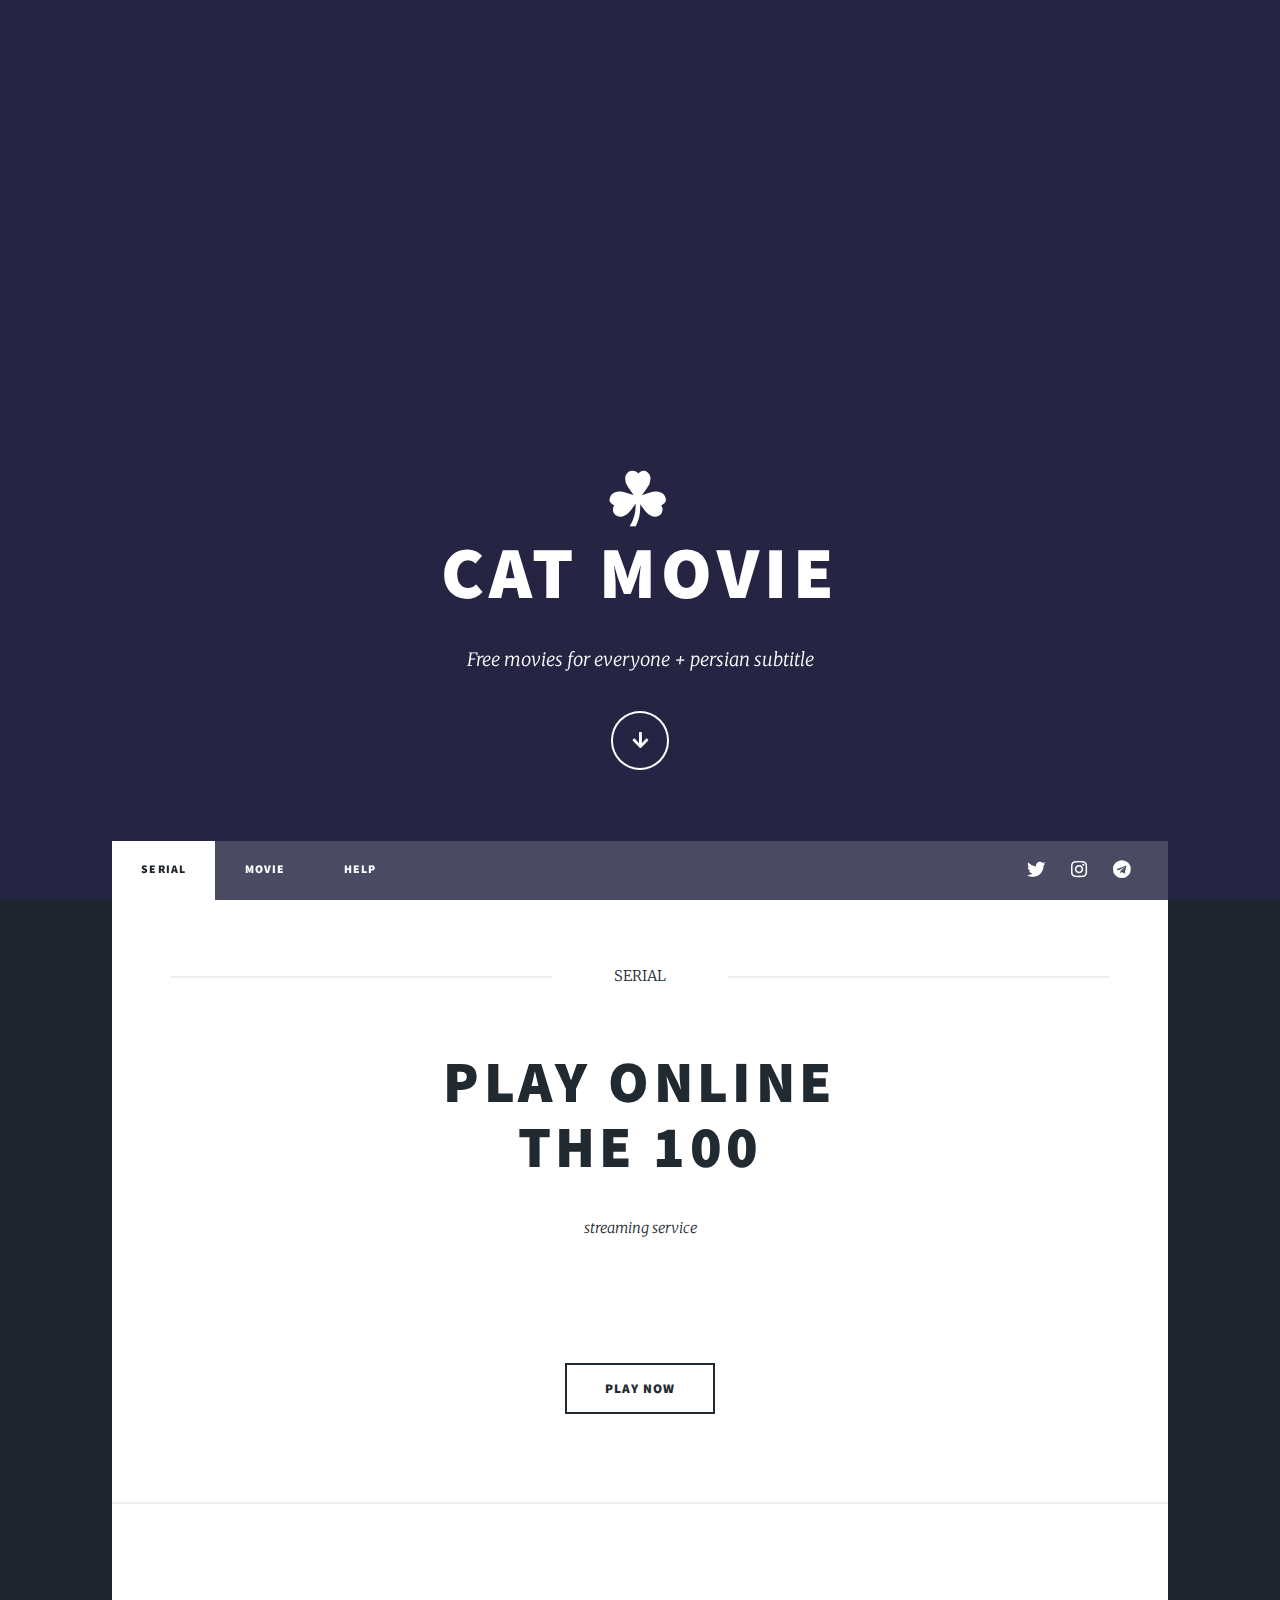
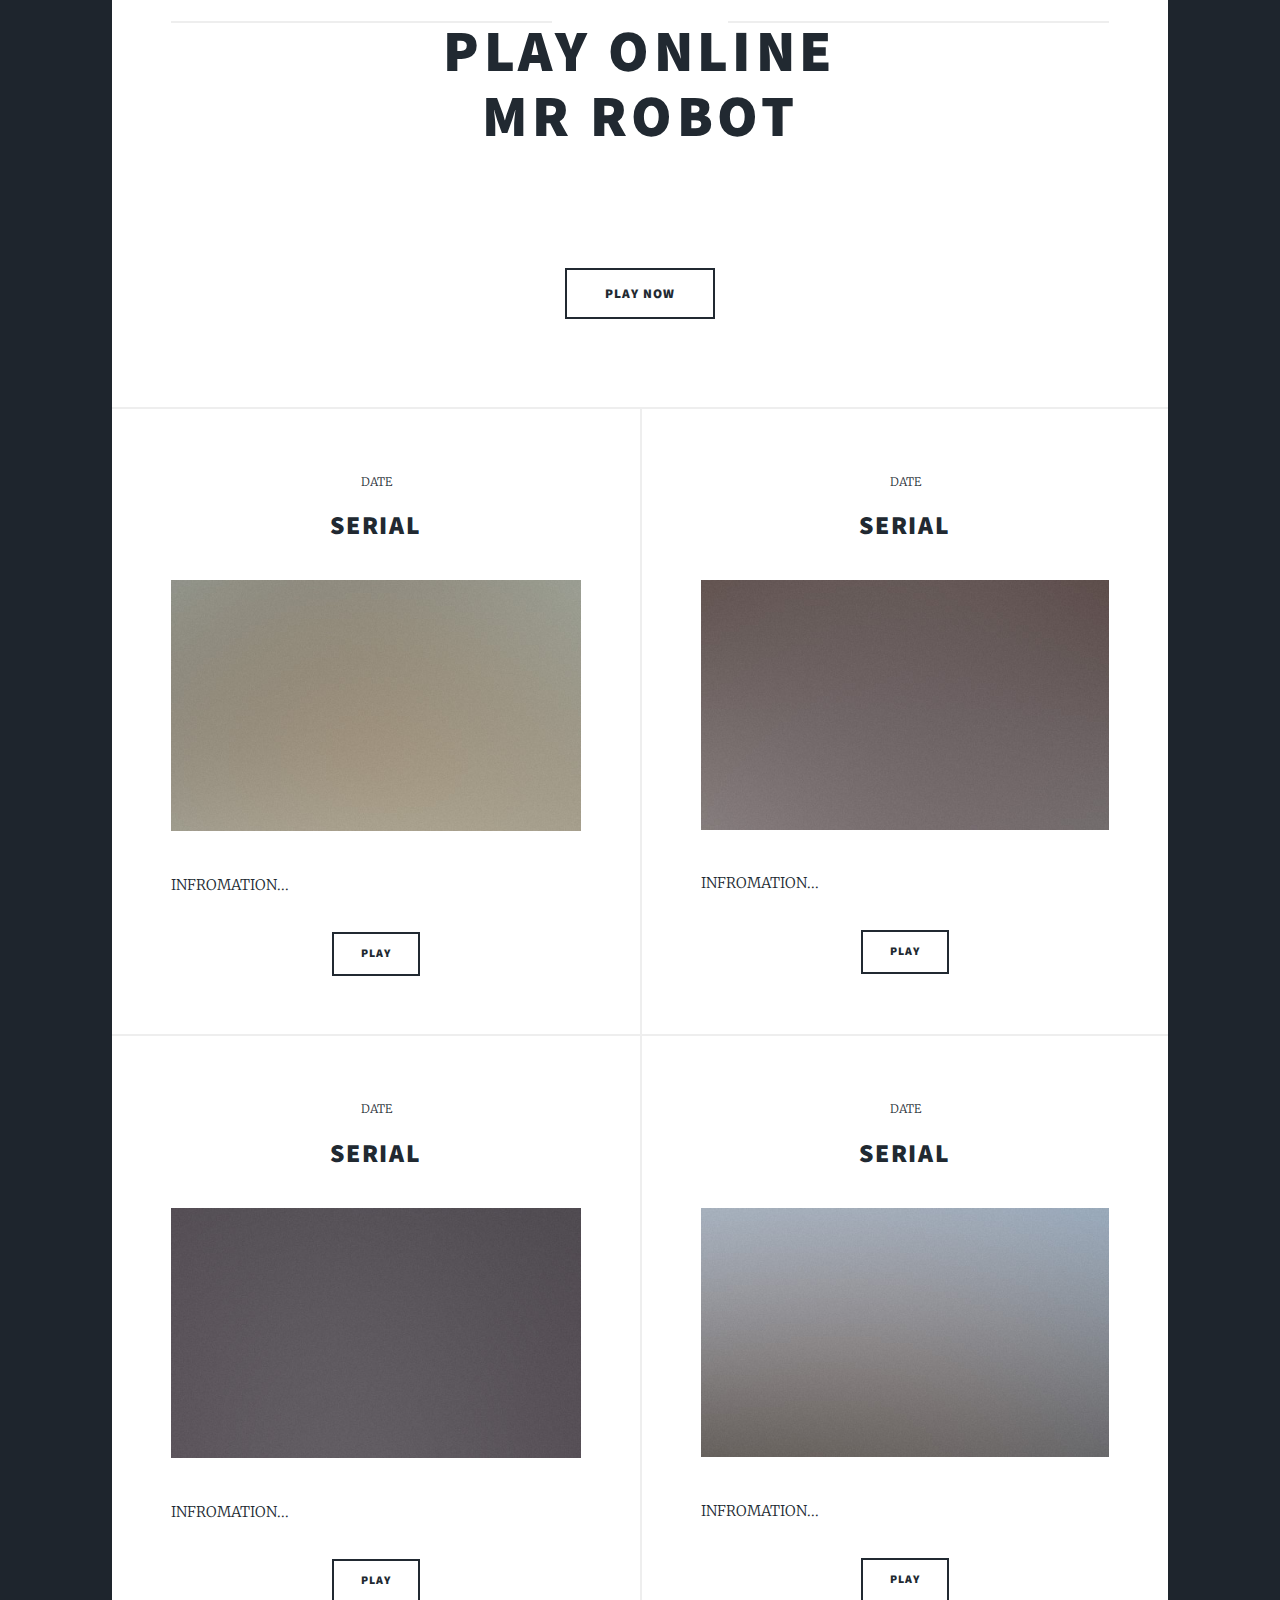
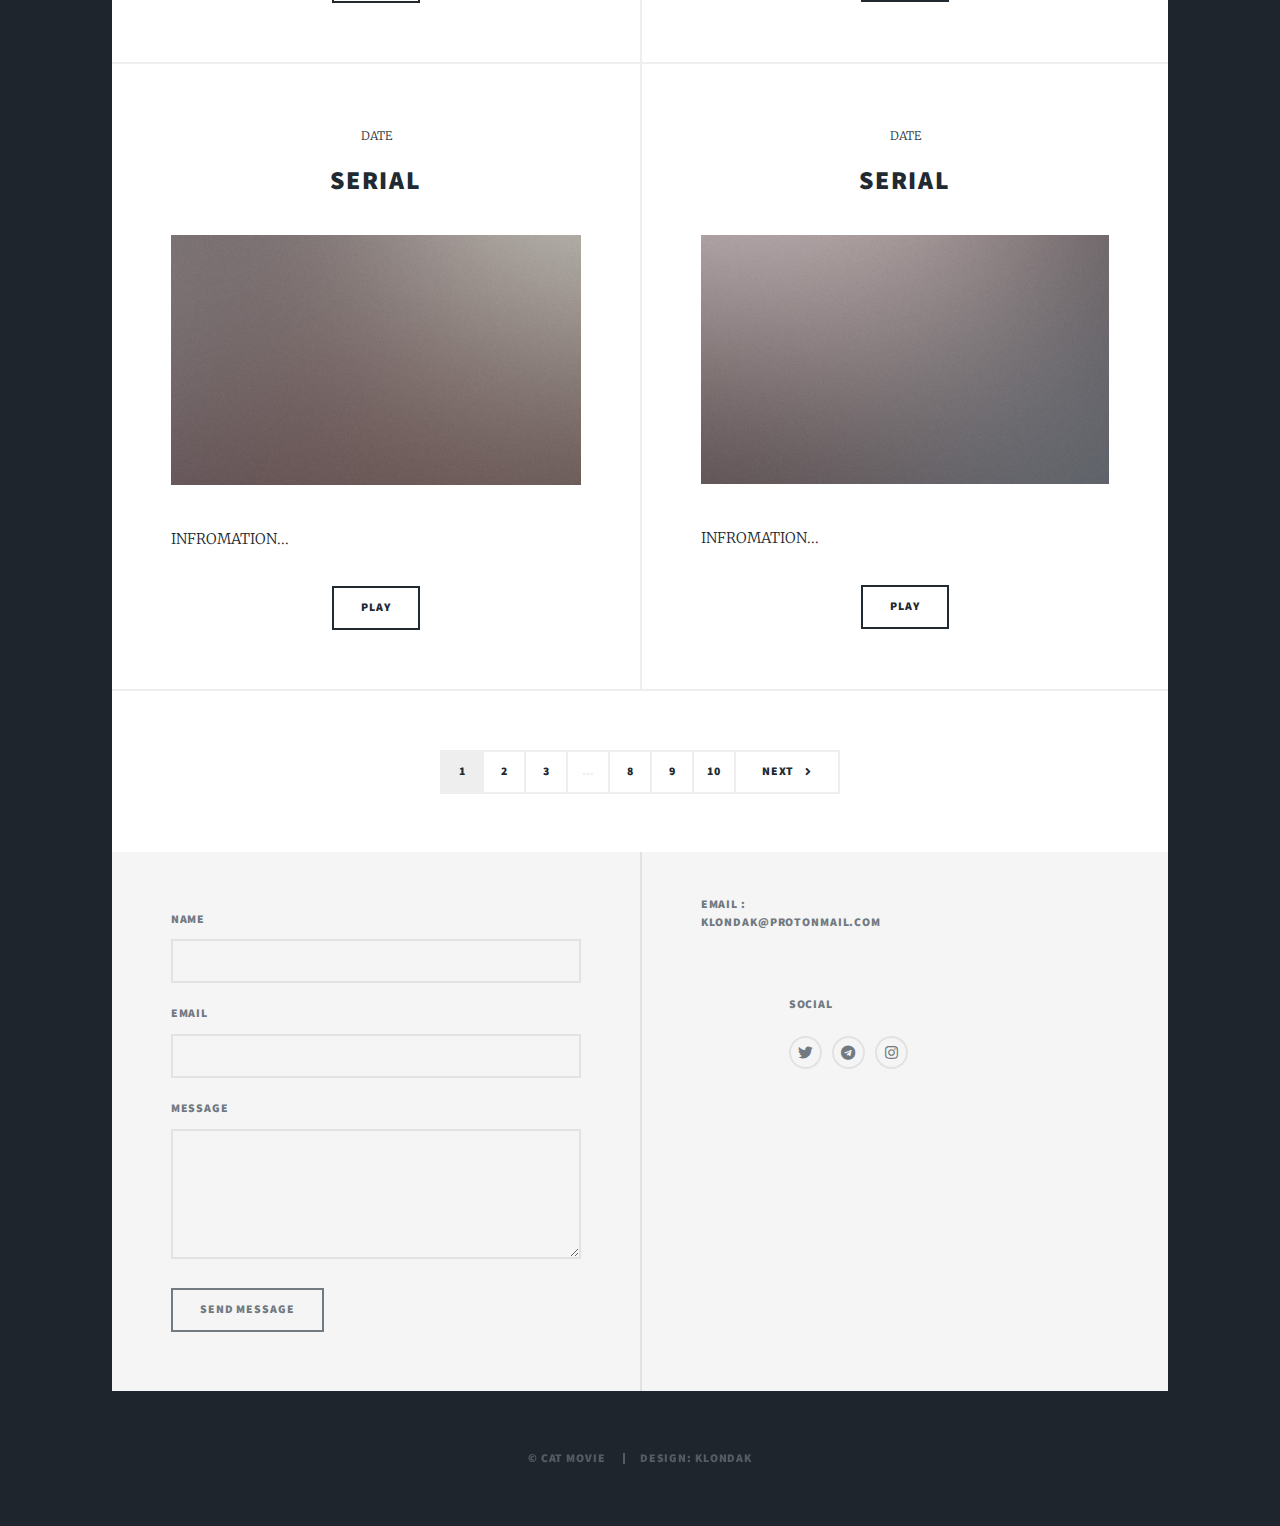
==== commit c623f089: "Add files via upload" ====
--- a/index.html
+++ b/index.html
@@ -56,7 +56,8 @@
 							THE 100 </a></h2>
 					<p>streaming service</p>
 				</header>
-				<a href="#" class="image main"><img src="https://cat.s3.ir-thr-at1.arvanstorage.com/pic01-se.jpg" alt="" /></a>
+				<a href="#" class="image main"><img src="https://cat.s3.ir-thr-at1.arvanstorage.com/pic01-se.jpg"
+						alt="" /></a>
 				<ul class="actions special">
 					<li><a href="#" class="button large">play now</a></li>
 				</ul>
@@ -68,7 +69,8 @@
 							MR ROBOT </a></h2>
 					<p></p>
 				</header>
-				<a href="#" class="image main"><img src="https://cat.s3.ir-thr-at1.arvanstorage.com/pic02-se.jpg" alt="" /></a>
+				<a href="#" class="image main"><img src="https://cat.s3.ir-thr-at1.arvanstorage.com/pic02-se.jpg"
+						alt="" /></a>
 				<ul class="actions special">
 					<li><a href="#" class="button large">play now</a></li>
 				</ul>
@@ -192,7 +194,7 @@
 			<section class="split contact">
 				<section class="alt">
 					<section>
-						<h3>Email : <a href="#">info@untitled.tld</a></h3>
+						<h3>Email : <a href="#">klondak@protonmail.com</a></h3>
 						</br>
 					</section>
 					<section>
